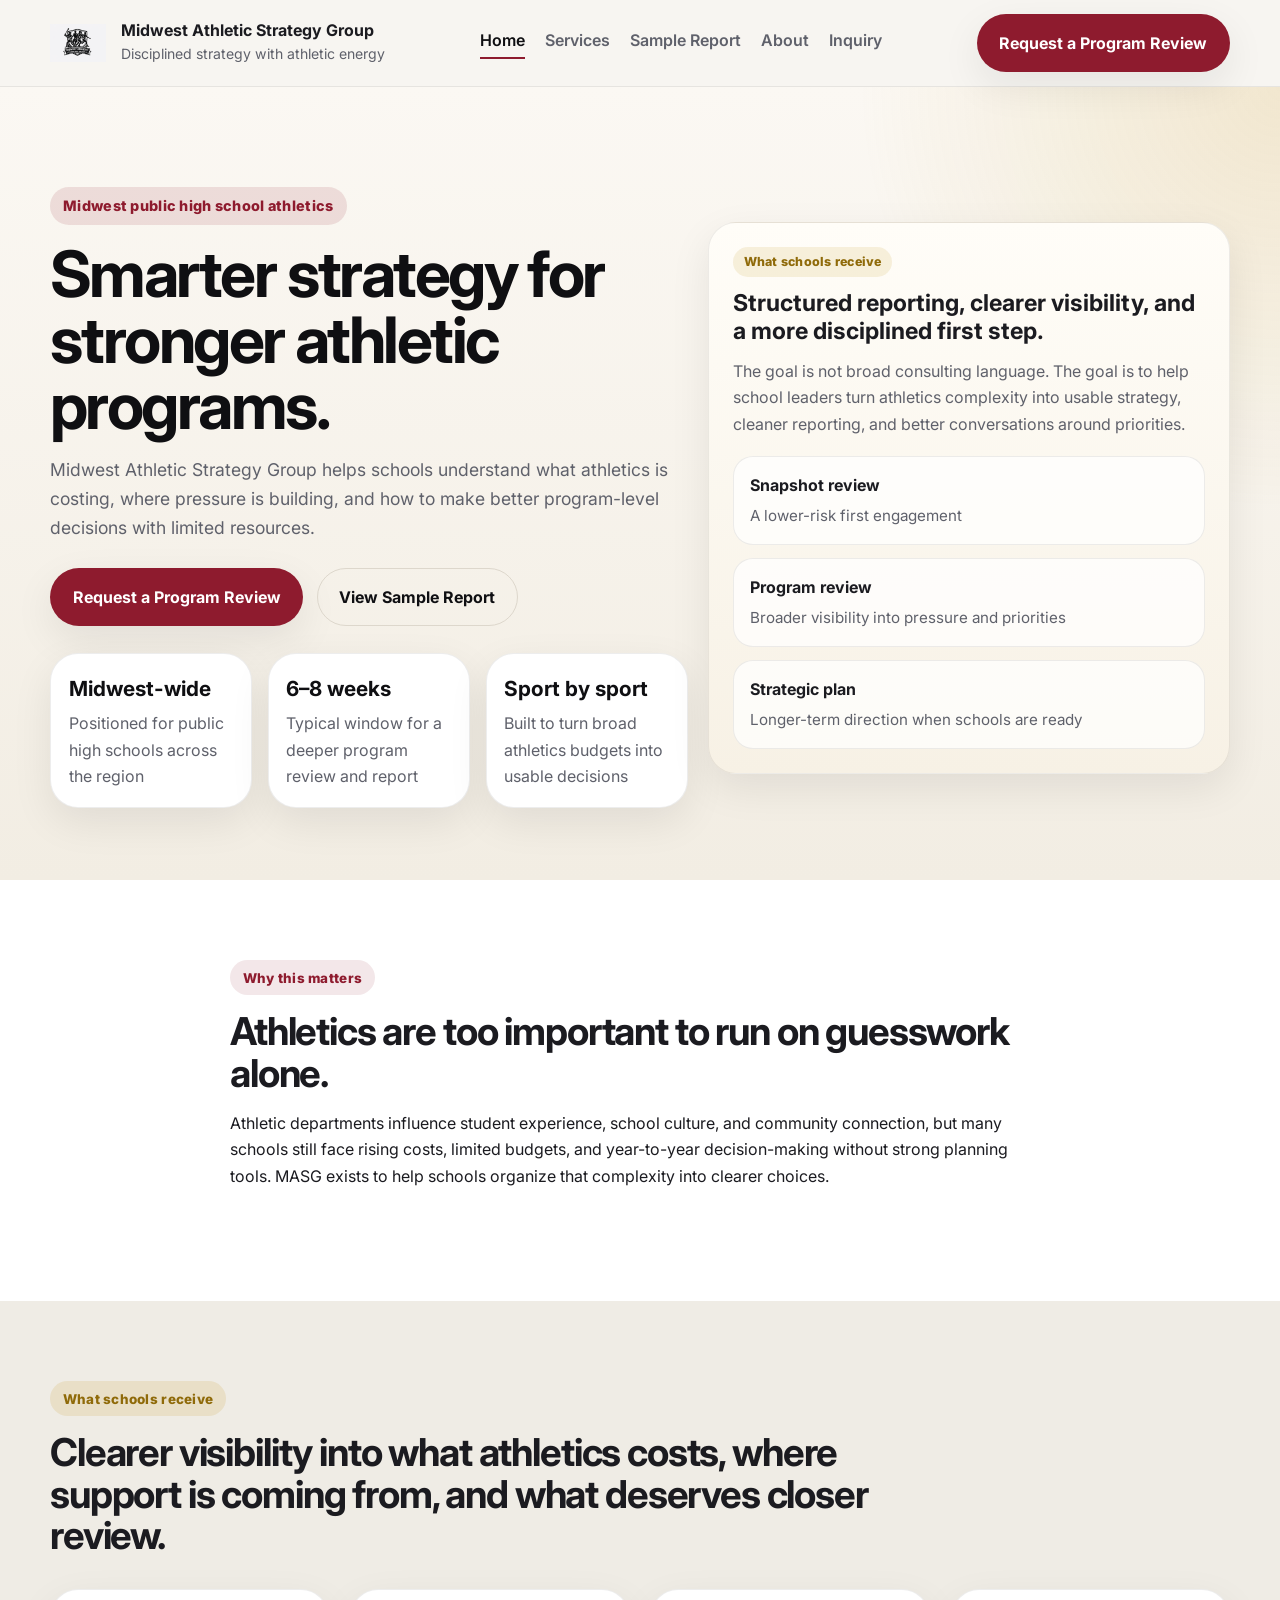
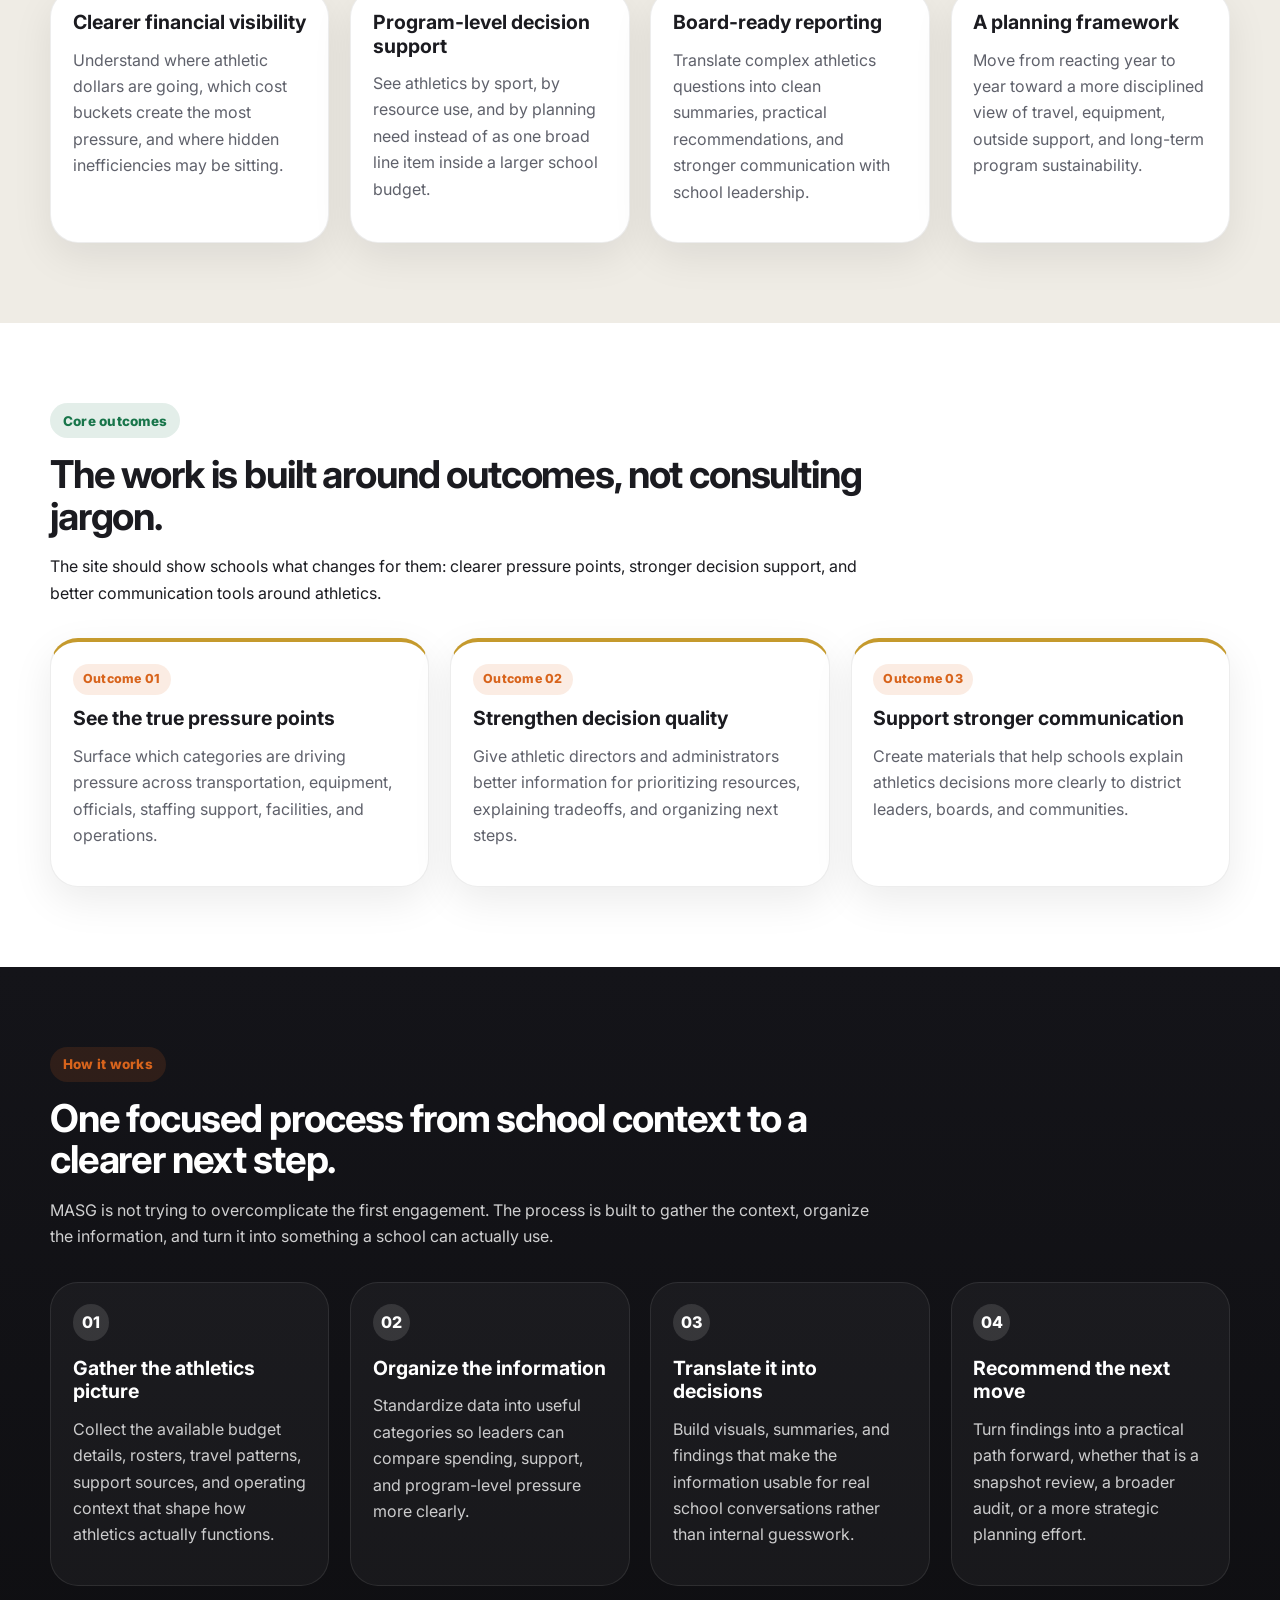
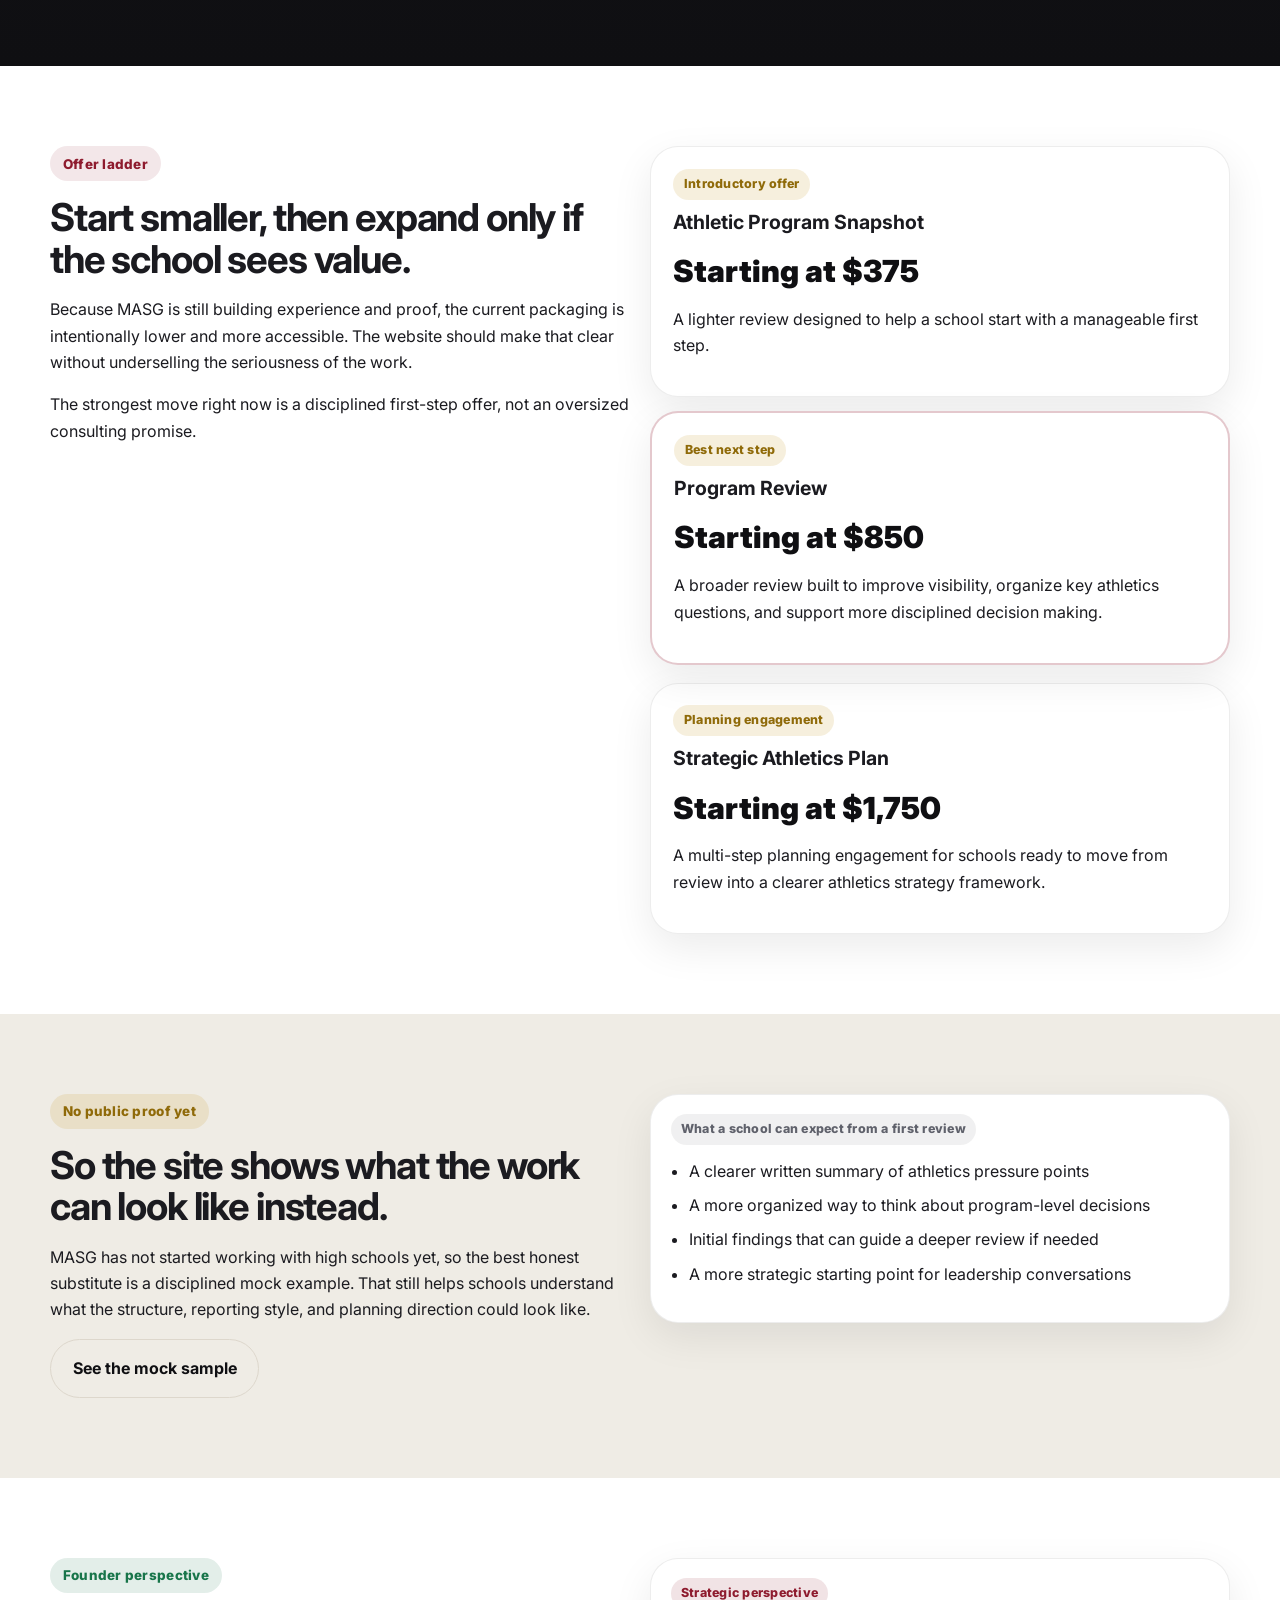
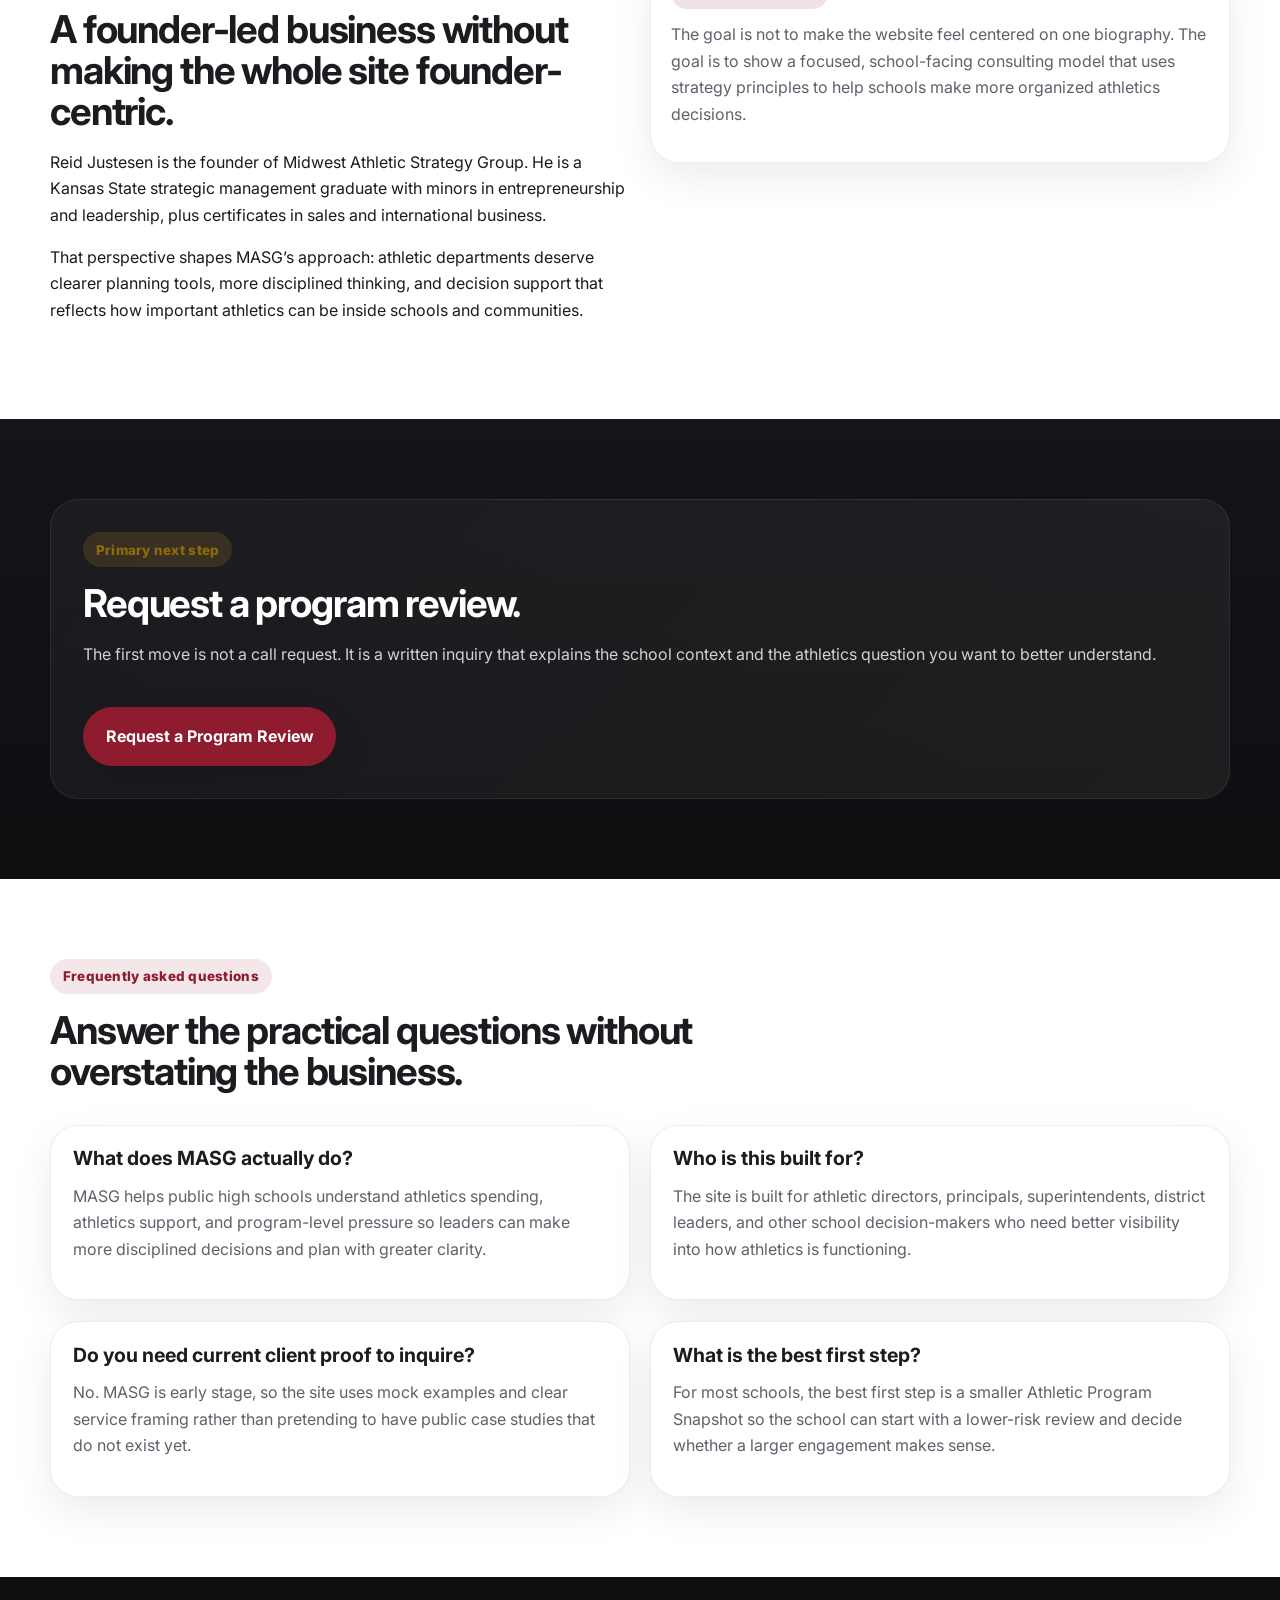
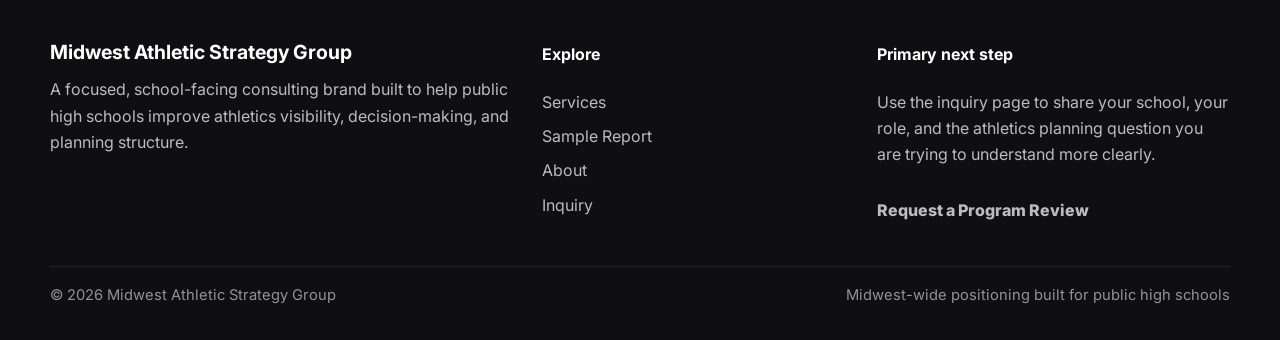
==== index.html @ 5aee3460 "Add files via upload" ====
<!DOCTYPE html>
<html lang="en">
<head>
  <meta charset="UTF-8">
  <meta name="viewport" content="width=device-width, initial-scale=1.0">
  <title>Midwest athletics strategy for public high schools | Midwest Athletic Strategy Group</title>
  <meta name="description" content="Midwest Athletic Strategy Group helps public high schools improve athletics decision-making with clearer financial visibility, outcome-focused reviews, and strategic planning support.">
  <link rel="preconnect" href="https://fonts.googleapis.com">
  <link rel="preconnect" href="https://fonts.gstatic.com" crossorigin>
  <link href="https://fonts.googleapis.com/css2?family=Inter:wght@400;500;600;700;800;900&display=swap" rel="stylesheet">
  <link rel="stylesheet" href="assets/style.css">
</head>
<body>
  <header class="site-header">
    <div class="container nav-row">
      <a href="index.html" class="brand" aria-label="Midwest Athletic Strategy Group home">
        <img src="assets/logo.png" alt="Midwest Athletic Strategy Group logo" class="brand-logo">
        <div class="brand-copy">
          <strong>Midwest Athletic Strategy Group</strong>
          <span>Disciplined strategy with athletic energy</span>
        </div>
      </a>
      <nav class="nav-links" aria-label="Primary navigation">
        
        <a href="index.html" class="active">Home</a>
        
        <a href="services.html" class="">Services</a>
        
        <a href="sample-report.html" class="">Sample Report</a>
        
        <a href="about.html" class="">About</a>
        
        <a href="inquiry.html" class="">Inquiry</a>
        
      </nav>
      <a href="inquiry.html" class="btn btn-primary desktop-cta">Request a Program Review</a>
    </div>
  </header>

  
    
  

  
<section class="page-hero page-hero-home">
  <div class="container hero-grid">
    <div>
      <span class="eyebrow">Midwest public high school athletics</span>
      <h1>Smarter strategy for stronger athletic programs.</h1>
      <p class="lead">
        Midwest Athletic Strategy Group helps schools understand what athletics is costing, where pressure is building, and how to make better program-level decisions with limited resources.
      </p>
      <div class="hero-actions">
        <a href="inquiry.html" class="btn btn-primary">Request a Program Review</a>
        <a href="sample-report.html" class="btn btn-secondary">View Sample Report</a>
      </div>
      <div class="stats-grid">
        
        <article class="stat-card">
          <strong>Midwest-wide</strong>
          <span>Positioned for public high schools across the region</span>
        </article>
        
        <article class="stat-card">
          <strong>6–8 weeks</strong>
          <span>Typical window for a deeper program review and report</span>
        </article>
        
        <article class="stat-card">
          <strong>Sport by sport</strong>
          <span>Built to turn broad athletics budgets into usable decisions</span>
        </article>
        
      </div>
    </div>
    <div class="hero-panel">
      <span class="small-label gold">What schools receive</span>
      <h3>Structured reporting, clearer visibility, and a more disciplined first step.</h3>
      <p>
        The goal is not broad consulting language. The goal is to help school leaders turn athletics complexity into usable strategy, cleaner reporting, and better conversations around priorities.
      </p>
      <div class="mini-stack">
        <div class="mini-card"><strong>Snapshot review</strong><span>A lower-risk first engagement</span></div>
        <div class="mini-card"><strong>Program review</strong><span>Broader visibility into pressure and priorities</span></div>
        <div class="mini-card"><strong>Strategic plan</strong><span>Longer-term direction when schools are ready</span></div>
      </div>
    </div>
  </div>
</section>

<section class="section section-white">
  <div class="container section-head narrow-left">
    <span class="section-label crimson">Why this matters</span>
    <h2>Athletics are too important to run on guesswork alone.</h2>
    <p>
      Athletic departments influence student experience, school culture, and community connection, but many schools still face rising costs, limited budgets, and year-to-year decision-making without strong planning tools. MASG exists to help schools organize that complexity into clearer choices.
    </p>
  </div>
</section>

<section class="section section-soft">
  <div class="container">
    <div class="section-head narrow-left">
      <span class="section-label gold">What schools receive</span>
      <h2>Clearer visibility into what athletics costs, where support is coming from, and what deserves closer review.</h2>
    </div>
    <div class="card-grid four-up">
      
      <article class="feature-card">
        <h3>Clearer financial visibility</h3>
        <p>Understand where athletic dollars are going, which cost buckets create the most pressure, and where hidden inefficiencies may be sitting.</p>
      </article>
      
      <article class="feature-card">
        <h3>Program-level decision support</h3>
        <p>See athletics by sport, by resource use, and by planning need instead of as one broad line item inside a larger school budget.</p>
      </article>
      
      <article class="feature-card">
        <h3>Board-ready reporting</h3>
        <p>Translate complex athletics questions into clean summaries, practical recommendations, and stronger communication with school leadership.</p>
      </article>
      
      <article class="feature-card">
        <h3>A planning framework</h3>
        <p>Move from reacting year to year toward a more disciplined view of travel, equipment, outside support, and long-term program sustainability.</p>
      </article>
      
    </div>
  </div>
</section>

<section class="section section-white">
  <div class="container">
    <div class="section-head narrow-left">
      <span class="section-label green">Core outcomes</span>
      <h2>The work is built around outcomes, not consulting jargon.</h2>
      <p>
        The site should show schools what changes for them: clearer pressure points, stronger decision support, and better communication tools around athletics.
      </p>
    </div>
    <div class="card-grid three-up">
      
      <article class="feature-card emphasis">
        <span class="small-label accent">Outcome 01</span>
        <h3>See the true pressure points</h3>
        <p>Surface which categories are driving pressure across transportation, equipment, officials, staffing support, facilities, and operations.</p>
      </article>
      
      <article class="feature-card emphasis">
        <span class="small-label accent">Outcome 02</span>
        <h3>Strengthen decision quality</h3>
        <p>Give athletic directors and administrators better information for prioritizing resources, explaining tradeoffs, and organizing next steps.</p>
      </article>
      
      <article class="feature-card emphasis">
        <span class="small-label accent">Outcome 03</span>
        <h3>Support stronger communication</h3>
        <p>Create materials that help schools explain athletics decisions more clearly to district leaders, boards, and communities.</p>
      </article>
      
    </div>
  </div>
</section>

<section class="section section-ink">
  <div class="container">
    <div class="section-head narrow-left invert">
      <span class="section-label orange">How it works</span>
      <h2>One focused process from school context to a clearer next step.</h2>
      <p>
        MASG is not trying to overcomplicate the first engagement. The process is built to gather the context, organize the information, and turn it into something a school can actually use.
      </p>
    </div>
    <div class="process-grid">
      
      <article class="process-card dark">
        <span class="process-step">01</span>
        <h3>Gather the athletics picture</h3>
        <p>Collect the available budget details, rosters, travel patterns, support sources, and operating context that shape how athletics actually functions.</p>
      </article>
      
      <article class="process-card dark">
        <span class="process-step">02</span>
        <h3>Organize the information</h3>
        <p>Standardize data into useful categories so leaders can compare spending, support, and program-level pressure more clearly.</p>
      </article>
      
      <article class="process-card dark">
        <span class="process-step">03</span>
        <h3>Translate it into decisions</h3>
        <p>Build visuals, summaries, and findings that make the information usable for real school conversations rather than internal guesswork.</p>
      </article>
      
      <article class="process-card dark">
        <span class="process-step">04</span>
        <h3>Recommend the next move</h3>
        <p>Turn findings into a practical path forward, whether that is a snapshot review, a broader audit, or a more strategic planning effort.</p>
      </article>
      
    </div>
  </div>
</section>

<section class="section section-white">
  <div class="container two-col section-split">
    <div>
      <span class="section-label crimson">Offer ladder</span>
      <h2>Start smaller, then expand only if the school sees value.</h2>
      <p>
        Because MASG is still building experience and proof, the current packaging is intentionally lower and more accessible. The website should make that clear without underselling the seriousness of the work.
      </p>
      <p>
        The strongest move right now is a disciplined first-step offer, not an oversized consulting promise.
      </p>
    </div>
    <div class="pricing-stack">
      
      <article class="price-card compact ">
        <span class="package-badge">Introductory offer</span>
        <h3>Athletic Program Snapshot</h3>
        <div class="price">Starting at $375</div>
        <p>A lighter review designed to help a school start with a manageable first step.</p>
      </article>
      
      <article class="price-card compact featured">
        <span class="package-badge">Best next step</span>
        <h3>Program Review</h3>
        <div class="price">Starting at $850</div>
        <p>A broader review built to improve visibility, organize key athletics questions, and support more disciplined decision making.</p>
      </article>
      
      <article class="price-card compact ">
        <span class="package-badge">Planning engagement</span>
        <h3>Strategic Athletics Plan</h3>
        <div class="price">Starting at $1,750</div>
        <p>A multi-step planning engagement for schools ready to move from review into a clearer athletics strategy framework.</p>
      </article>
      
    </div>
  </div>
</section>

<section class="section section-soft">
  <div class="container two-col section-split">
    <div>
      <span class="section-label gold">No public proof yet</span>
      <h2>So the site shows what the work can look like instead.</h2>
      <p>
        MASG has not started working with high schools yet, so the best honest substitute is a disciplined mock example. That still helps schools understand what the structure, reporting style, and planning direction could look like.
      </p>
      <a href="sample-report.html" class="btn btn-secondary">See the mock sample</a>
    </div>
    <div class="bullet-panel white">
      <span class="small-label">What a school can expect from a first review</span>
      <ul class="clean-list">
        <li>A clearer written summary of athletics pressure points</li>
        <li>A more organized way to think about program-level decisions</li>
        <li>Initial findings that can guide a deeper review if needed</li>
        <li>A more strategic starting point for leadership conversations</li>
      </ul>
    </div>
  </div>
</section>

<section class="section section-white">
  <div class="container two-col section-split">
    <div>
      <span class="section-label green">Founder perspective</span>
      <h2>A founder-led business without making the whole site founder-centric.</h2>
      <p>
        Reid Justesen is the founder of Midwest Athletic Strategy Group. He is a Kansas State strategic management graduate with minors in entrepreneurship and leadership, plus certificates in sales and international business.
      </p>
      <p>
        That perspective shapes MASG’s approach: athletic departments deserve clearer planning tools, more disciplined thinking, and decision support that reflects how important athletics can be inside schools and communities.
      </p>
    </div>
    <div class="insight-panel">
      <span class="small-label crimson">Strategic perspective</span>
      <p>
        The goal is not to make the website feel centered on one biography. The goal is to show a focused, school-facing consulting model that uses strategy principles to help schools make more organized athletics decisions.
      </p>
    </div>
  </div>
</section>

<section class="section section-ink">
  <div class="container cta-panel inverse">
    <div>
      <span class="section-label gold">Primary next step</span>
      <h2>Request a program review.</h2>
      <p>
        The first move is not a call request. It is a written inquiry that explains the school context and the athletics question you want to better understand.
      </p>
    </div>
    <a href="inquiry.html" class="btn btn-primary">Request a Program Review</a>
  </div>
</section>

<section class="section section-white">
  <div class="container">
    <div class="section-head narrow-left">
      <span class="section-label crimson">Frequently asked questions</span>
      <h2>Answer the practical questions without overstating the business.</h2>
    </div>
    <div class="faq-grid">
      
      <article class="faq-card">
        <h3>What does MASG actually do?</h3>
        <p>MASG helps public high schools understand athletics spending, athletics support, and program-level pressure so leaders can make more disciplined decisions and plan with greater clarity.</p>
      </article>
      
      <article class="faq-card">
        <h3>Who is this built for?</h3>
        <p>The site is built for athletic directors, principals, superintendents, district leaders, and other school decision-makers who need better visibility into how athletics is functioning.</p>
      </article>
      
      <article class="faq-card">
        <h3>Do you need current client proof to inquire?</h3>
        <p>No. MASG is early stage, so the site uses mock examples and clear service framing rather than pretending to have public case studies that do not exist yet.</p>
      </article>
      
      <article class="faq-card">
        <h3>What is the best first step?</h3>
        <p>For most schools, the best first step is a smaller Athletic Program Snapshot so the school can start with a lower-risk review and decide whether a larger engagement makes sense.</p>
      </article>
      
    </div>
  </div>
</section>


  <footer class="site-footer">
    <div class="container footer-grid">
      <div>
        <h3>Midwest Athletic Strategy Group</h3>
        <p>
          A focused, school-facing consulting brand built to help public high schools improve athletics visibility, decision-making, and planning structure.
        </p>
      </div>
      <div>
        <h4>Explore</h4>
        <ul class="footer-list">
          <li><a href="services.html">Services</a></li>
          <li><a href="sample-report.html">Sample Report</a></li>
          <li><a href="about.html">About</a></li>
          <li><a href="inquiry.html">Inquiry</a></li>
        </ul>
      </div>
      <div>
        <h4>Primary next step</h4>
        <p>
          Use the inquiry page to share your school, your role, and the athletics planning question you are trying to understand more clearly.
        </p>
        <a href="inquiry.html" class="text-link">Request a Program Review</a>
      </div>
    </div>
    <div class="container footer-bottom">
      <span>© 2026 Midwest Athletic Strategy Group</span>
      <span>Midwest-wide positioning built for public high schools</span>
    </div>
  </footer>
</body>
</html>
---- assets/style.css ----
:root {
  --ink: #0f0f12;
  --ink-soft: #18181d;
  --charcoal: #24242b;
  --crimson: #8e1b2e;
  --crimson-dark: #6f1323;
  --gold: #c59a2d;
  --orange: #d8641c;
  --green: #18754a;
  --white: #ffffff;
  --off-white: #f7f5f1;
  --soft: #efece5;
  --line: #ddd7cc;
  --text: #1b1b20;
  --muted: #5f616b;
  --shadow: 0 14px 40px rgba(15, 15, 18, 0.08);
  --radius-lg: 28px;
  --radius-md: 20px;
  --radius-sm: 14px;
  --max: 1180px;
}

* { box-sizing: border-box; }
html { scroll-behavior: smooth; }
body {
  margin: 0;
  font-family: Inter, Arial, Helvetica, sans-serif;
  color: var(--text);
  background: var(--off-white);
  line-height: 1.65;
}
img { display: block; max-width: 100%; }
a { color: inherit; text-decoration: none; }
p, ul { margin-top: 0; }

.container {
  width: min(var(--max), calc(100% - 2rem));
  margin: 0 auto;
}

.site-header {
  position: sticky;
  top: 0;
  z-index: 30;
  background: rgba(247, 245, 241, 0.94);
  backdrop-filter: blur(12px);
  border-bottom: 1px solid rgba(27, 27, 32, 0.08);
}

.nav-row {
  min-height: 86px;
  display: flex;
  align-items: center;
  justify-content: space-between;
  gap: 1.5rem;
}

.brand {
  display: flex;
  align-items: center;
  gap: 0.95rem;
  min-width: 0;
}

.brand-logo {
  width: 56px;
  height: 56px;
  object-fit: contain;
  flex-shrink: 0;
}

.brand-copy {
  display: flex;
  flex-direction: column;
  gap: 0.15rem;
}

.brand-copy strong {
  font-size: 1rem;
  line-height: 1.2;
}

.brand-copy span {
  font-size: 0.88rem;
  color: var(--muted);
}

.nav-links {
  display: flex;
  align-items: center;
  gap: 1.25rem;
  flex-wrap: wrap;
}

.nav-links a {
  font-weight: 600;
  color: var(--muted);
  padding-bottom: 0.2rem;
  border-bottom: 2px solid transparent;
}

.nav-links a:hover,
.nav-links a.active {
  color: var(--ink);
  border-color: var(--crimson);
}

.btn {
  display: inline-flex;
  align-items: center;
  justify-content: center;
  gap: 0.5rem;
  border: 1px solid transparent;
  border-radius: 999px;
  padding: 0.95rem 1.35rem;
  font-weight: 700;
  transition: transform 0.2s ease, background 0.2s ease, border-color 0.2s ease;
}

.btn:hover { transform: translateY(-1px); }

.btn-primary {
  background: var(--crimson);
  color: var(--white);
  box-shadow: var(--shadow);
}

.btn-primary:hover { background: var(--crimson-dark); }

.btn-secondary {
  background: transparent;
  color: var(--ink);
  border-color: var(--line);
}

.btn-secondary:hover { border-color: var(--ink); }

.flash-wrap { padding: 1rem 0 0; }
.flash {
  border-radius: var(--radius-sm);
  padding: 0.9rem 1rem;
  margin-bottom: 1rem;
  font-weight: 600;
}
.flash.success { background: rgba(24, 117, 74, 0.12); color: var(--green); }
.flash.error { background: rgba(142, 27, 46, 0.1); color: var(--crimson); }

.page-hero {
  padding: 5.75rem 0 4.5rem;
  background:
    radial-gradient(circle at top right, rgba(197, 154, 45, 0.18), transparent 28%),
    linear-gradient(180deg, #fbf8f3 0%, #f2ede3 100%);
}

.page-hero-dark {
  background:
    radial-gradient(circle at top right, rgba(216, 100, 28, 0.18), transparent 28%),
    linear-gradient(180deg, #17171c 0%, #111116 100%);
  color: var(--white);
}

.page-hero-dark h1,
.page-hero-dark .lead { color: var(--white); }
.page-hero-dark .lead { color: rgba(255, 255, 255, 0.82); }

.page-hero-home { padding-top: 6.25rem; }

.hero-grid,
.two-col,
.contact-grid,
.footer-grid,
.card-grid,
.process-grid,
.faq-grid {
  display: grid;
  gap: 1.3rem;
}

.hero-grid { grid-template-columns: 1.1fr 0.9fr; align-items: center; }
.two-col, .contact-grid { grid-template-columns: 1fr 1fr; align-items: start; }
.card-grid.four-up { grid-template-columns: repeat(4, 1fr); }
.card-grid.three-up { grid-template-columns: repeat(3, 1fr); }
.card-grid.two-up { grid-template-columns: repeat(2, 1fr); }
.process-grid { grid-template-columns: repeat(4, 1fr); }
.footer-grid { grid-template-columns: 1.2fr 0.8fr 0.9fr; }
.faq-grid { grid-template-columns: 1fr 1fr; }

.narrow-section { max-width: 760px; }
.narrow-left { max-width: 820px; }
.section { padding: 5rem 0; }
.section-white { background: var(--white); }
.section-soft { background: var(--soft); }
.section-ink { background: linear-gradient(180deg, #141419 0%, #0f0f12 100%); color: var(--white); }
.section-split { align-items: start; }
.section-head { margin-bottom: 2rem; }

.eyebrow,
.section-label,
.small-label,
.package-badge {
  display: inline-block;
  border-radius: 999px;
  font-weight: 800;
  letter-spacing: 0.02em;
}

.eyebrow {
  background: rgba(142, 27, 46, 0.12);
  color: var(--crimson);
  padding: 0.45rem 0.82rem;
  font-size: 0.9rem;
  margin-bottom: 1rem;
}

.section-label {
  padding: 0.4rem 0.8rem;
  font-size: 0.84rem;
  margin-bottom: 1rem;
}
.section-label.crimson { background: rgba(142, 27, 46, 0.1); color: var(--crimson); }
.section-label.gold { background: rgba(197, 154, 45, 0.16); color: #8f6a09; }
.section-label.green { background: rgba(24, 117, 74, 0.12); color: var(--green); }
.section-label.orange { background: rgba(216, 100, 28, 0.14); color: var(--orange); }

.small-label {
  background: rgba(15, 15, 18, 0.06);
  color: var(--muted);
  padding: 0.32rem 0.64rem;
  font-size: 0.78rem;
  margin-bottom: 0.8rem;
}
.small-label.gold { background: rgba(197, 154, 45, 0.14); color: #8f6a09; }
.small-label.crimson { background: rgba(142, 27, 46, 0.12); color: var(--crimson); }
.small-label.accent { background: rgba(216, 100, 28, 0.12); color: var(--orange); }

h1 {
  font-size: clamp(2.5rem, 5vw, 4.5rem);
  line-height: 1.03;
  letter-spacing: -0.04em;
  margin: 0 0 1rem;
  color: var(--ink);
}

h2 {
  font-size: clamp(1.95rem, 3vw, 3rem);
  line-height: 1.08;
  letter-spacing: -0.03em;
  margin: 0 0 1rem;
}

h3 {
  font-size: 1.22rem;
  line-height: 1.2;
  margin: 0 0 0.75rem;
}

.lead {
  font-size: 1.1rem;
  max-width: 62ch;
  color: var(--muted);
  margin-bottom: 1.6rem;
}

.hero-actions {
  display: flex;
  flex-wrap: wrap;
  gap: 0.85rem;
  margin-bottom: 1.7rem;
}

.stats-grid { display: grid; grid-template-columns: repeat(3, 1fr); gap: 1rem; }
.stat-card,
.feature-card,
.hero-panel,
.process-card,
.price-card,
.service-card,
.report-preview,
.bullet-panel,
.info-card,
.faq-card,
.insight-panel,
.table-card,
.contact-form {
  background: var(--white);
  border: 1px solid rgba(27, 27, 32, 0.08);
  border-radius: var(--radius-lg);
  box-shadow: var(--shadow);
}

.stat-card {
  padding: 1.1rem;
}
.stat-card strong {
  display: block;
  font-size: 1.3rem;
  color: var(--ink);
  margin-bottom: 0.25rem;
}
.stat-card span { color: var(--muted); }

.hero-panel {
  padding: 1.5rem;
  background: linear-gradient(180deg, #fffdf8 0%, #f7f1e5 100%);
}
.hero-panel h3 { font-size: 1.45rem; }
.hero-panel p { color: var(--muted); }

.mini-stack {
  display: grid;
  gap: 0.85rem;
  margin-top: 1.2rem;
}

.mini-card {
  background: rgba(255, 255, 255, 0.72);
  border: 1px solid rgba(27, 27, 32, 0.08);
  border-radius: var(--radius-md);
  padding: 0.95rem 1rem;
}

.mini-card strong { display: block; margin-bottom: 0.2rem; }
.mini-card span { color: var(--muted); font-size: 0.95rem; }

.feature-card,
.process-card,
.service-card,
.faq-card { padding: 1.35rem; }
.feature-card p,
.service-card p,
.faq-card p,
.process-card p,
.insight-panel p,
.info-card p { color: var(--muted); }
.feature-card.emphasis { border-top: 4px solid var(--gold); }

.process-card.dark {
  background: rgba(255, 255, 255, 0.04);
  border-color: rgba(255, 255, 255, 0.09);
  color: var(--white);
  box-shadow: none;
}
.process-card.dark p { color: rgba(255, 255, 255, 0.78); }
.process-step {
  display: inline-flex;
  width: 2.3rem;
  height: 2.3rem;
  align-items: center;
  justify-content: center;
  border-radius: 999px;
  background: rgba(255, 255, 255, 0.12);
  font-weight: 800;
  margin-bottom: 1rem;
}

.pricing-stack { display: grid; gap: 1rem; }
.price-card {
  padding: 1.35rem;
}
.price-card.featured {
  border: 2px solid rgba(142, 27, 46, 0.24);
  transform: translateY(-2px);
}
.price-card .price {
  font-size: 1.9rem;
  font-weight: 900;
  color: var(--ink);
  margin: 0.6rem 0;
}
.package-badge {
  background: rgba(197, 154, 45, 0.16);
  color: #8f6a09;
  padding: 0.32rem 0.68rem;
  font-size: 0.78rem;
  margin-bottom: 0.7rem;
}

.compact-list li + li,
.clean-list li + li { margin-top: 0.5rem; }
.clean-list { padding-left: 1.15rem; }
.compact-list { font-size: 0.96rem; }

.bar-chart { display: grid; gap: 1rem; margin-top: 1.25rem; }
.bar-row { display: grid; gap: 0.45rem; }
.bar-meta { display: flex; justify-content: space-between; gap: 1rem; flex-wrap: wrap; }
.bar-meta span { color: var(--muted); font-size: 0.94rem; }
.bar-track {
  height: 14px;
  background: #ece7dd;
  border-radius: 999px;
  overflow: hidden;
}
.bar-fill {
  display: block;
  height: 100%;
  border-radius: 999px;
  background: linear-gradient(90deg, var(--crimson), var(--orange));
}

.report-preview { padding: 1.25rem; }
.report-sheet {
  background: #fffdfa;
  border: 1px solid rgba(27, 27, 32, 0.08);
  border-radius: var(--radius-md);
  padding: 1.2rem;
}
.report-head {
  display: flex;
  flex-direction: column;
  gap: 0.25rem;
  padding-bottom: 0.85rem;
  border-bottom: 1px solid var(--line);
  margin-bottom: 1rem;
}
.report-head span { color: var(--muted); font-size: 0.94rem; }
.report-section + .report-section {
  margin-top: 1rem;
  padding-top: 1rem;
  border-top: 1px solid var(--line);
}

.table-card { padding: 1rem; }
.table-wrap { overflow-x: auto; }
table { width: 100%; border-collapse: collapse; }
th, td {
  text-align: left;
  padding: 0.95rem 0.8rem;
  border-bottom: 1px solid var(--line);
  vertical-align: top;
}
th { color: var(--ink); font-size: 0.94rem; }
td { color: var(--muted); }

.bullet-panel,
.info-card,
.insight-panel { padding: 1.2rem; }
.bullet-panel.white { background: var(--white); }

.contact-form { padding: 1.35rem; }
.form-grid {
  display: grid;
  grid-template-columns: 1fr 1fr;
  gap: 1rem;
}
.field { display: flex; flex-direction: column; gap: 0.45rem; }
.field.full-width { grid-column: 1 / -1; }
label { font-weight: 700; }
input, textarea {
  width: 100%;
  font: inherit;
  color: var(--text);
  background: var(--white);
  border: 1px solid var(--line);
  border-radius: 14px;
  padding: 0.9rem 1rem;
}
textarea { resize: vertical; min-height: 120px; }
input:focus, textarea:focus {
  outline: none;
  border-color: rgba(142, 27, 46, 0.45);
  box-shadow: 0 0 0 4px rgba(142, 27, 46, 0.08);
}
.privacy-note { color: var(--muted); font-size: 0.94rem; margin-top: 1rem; }

.cta-panel {
  border-radius: var(--radius-lg);
  padding: 2rem;
  display: flex;
  align-items: center;
  justify-content: space-between;
  gap: 1.5rem;
  flex-wrap: wrap;
}
.cta-panel.inverse {
  background: linear-gradient(135deg, rgba(255,255,255,0.04), rgba(255,255,255,0.06));
  border: 1px solid rgba(255, 255, 255, 0.08);
}
.cta-panel.inverse p,
.invert p { color: rgba(255,255,255,0.8); }

.site-footer {
  padding: 4rem 0 2rem;
  background: #0f0f12;
  color: rgba(255,255,255,0.86);
}
.site-footer p,
.site-footer a,
.site-footer li { color: rgba(255,255,255,0.72); }
.site-footer h3,
.site-footer h4 { color: var(--white); margin-top: 0; }
.footer-list {
  list-style: none;
  padding-left: 0;
  display: grid;
  gap: 0.5rem;
}
.text-link {
  display: inline-block;
  margin-top: 0.8rem;
  color: var(--gold);
  font-weight: 800;
}
.footer-bottom {
  border-top: 1px solid rgba(255,255,255,0.08);
  margin-top: 2rem;
  padding-top: 1rem;
  display: flex;
  justify-content: space-between;
  gap: 1rem;
  flex-wrap: wrap;
  color: rgba(255,255,255,0.55);
  font-size: 0.92rem;
}

@media (max-width: 1080px) {
  .hero-grid,
  .two-col,
  .contact-grid,
  .footer-grid,
  .card-grid.four-up,
  .card-grid.three-up,
  .card-grid.two-up,
  .process-grid,
  .faq-grid,
  .stats-grid {
    grid-template-columns: 1fr 1fr;
  }
}

@media (max-width: 860px) {
  .nav-row {
    flex-wrap: wrap;
    justify-content: center;
    padding: 0.9rem 0;
  }
  .desktop-cta { width: 100%; }
  .nav-links { justify-content: center; }
}

@media (max-width: 760px) {
  .hero-grid,
  .two-col,
  .contact-grid,
  .footer-grid,
  .card-grid.four-up,
  .card-grid.three-up,
  .card-grid.two-up,
  .process-grid,
  .faq-grid,
  .stats-grid,
  .form-grid {
    grid-template-columns: 1fr;
  }
  .field.full-width { grid-column: auto; }
  .page-hero { padding: 4.75rem 0 3.5rem; }
  .cta-panel { padding: 1.5rem; }
  h1 { font-size: clamp(2.2rem, 10vw, 3.4rem); }
  .brand-copy strong { font-size: 0.94rem; }
}
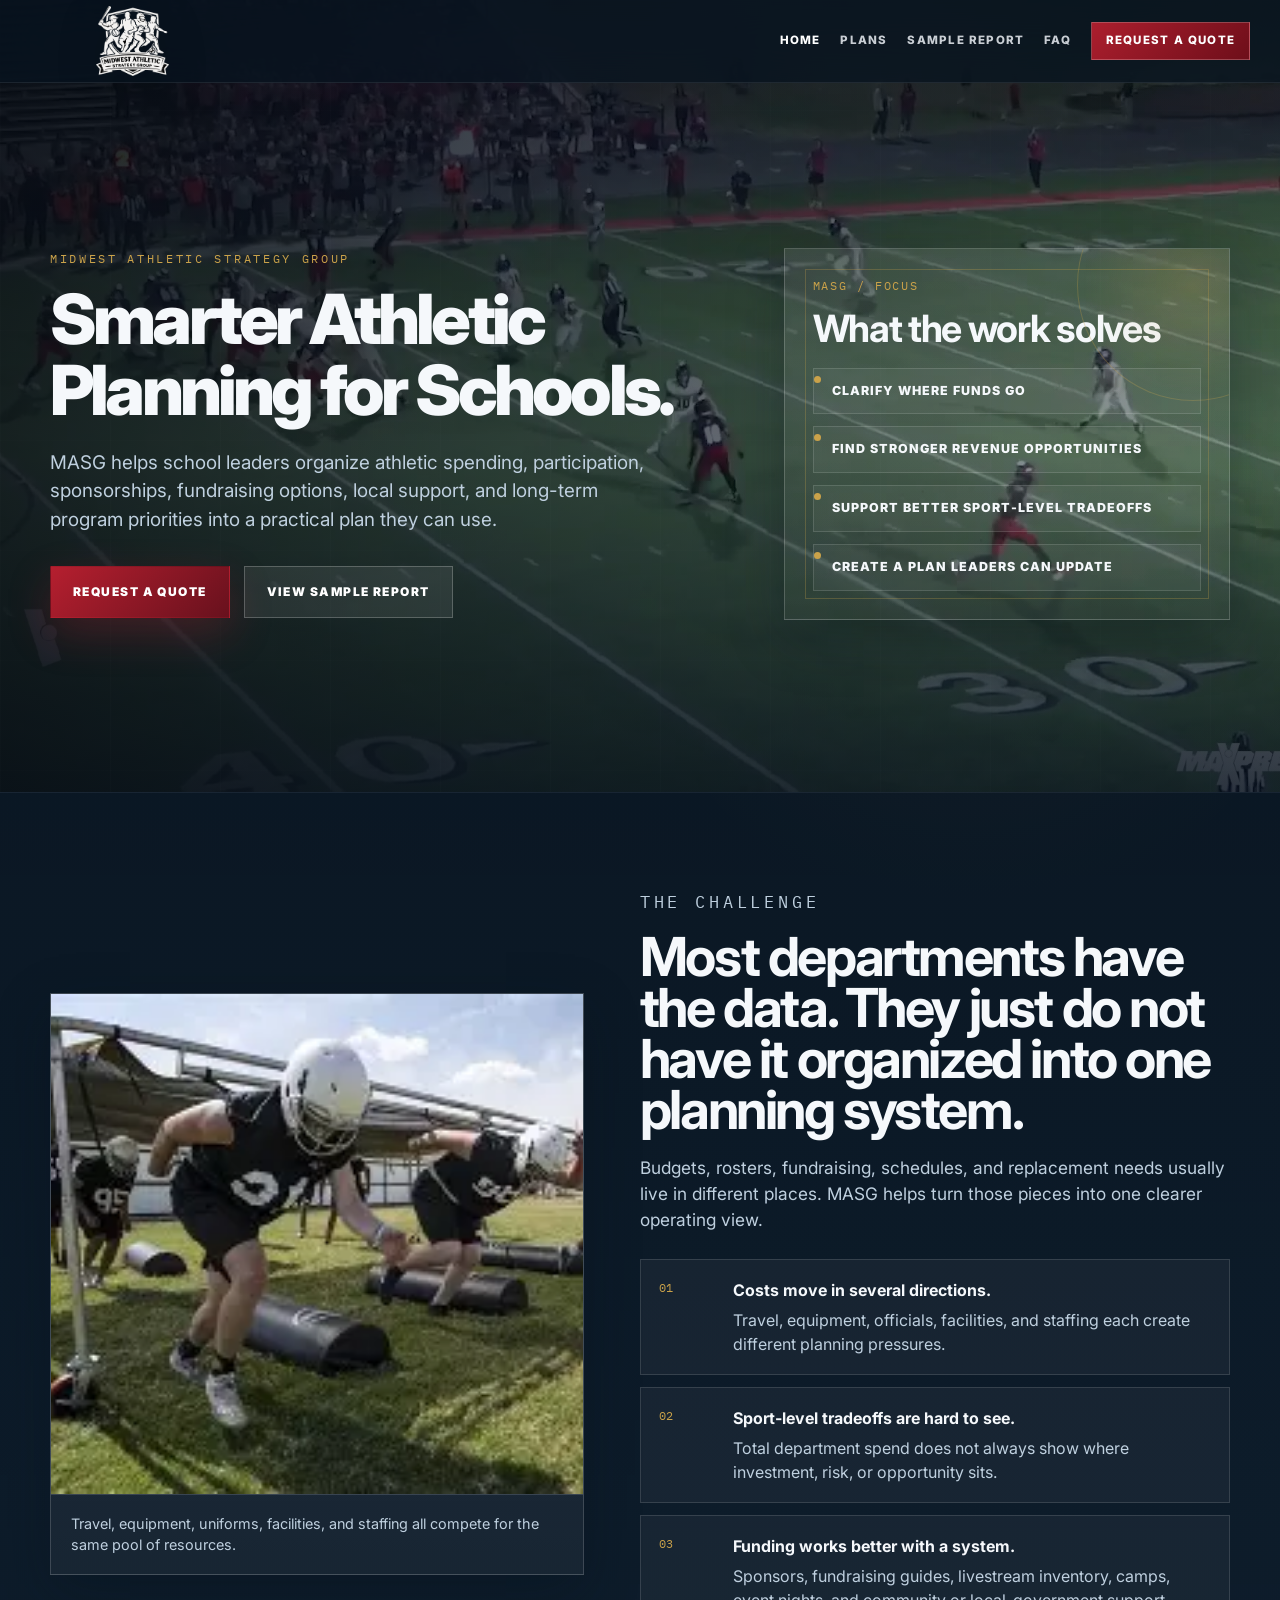
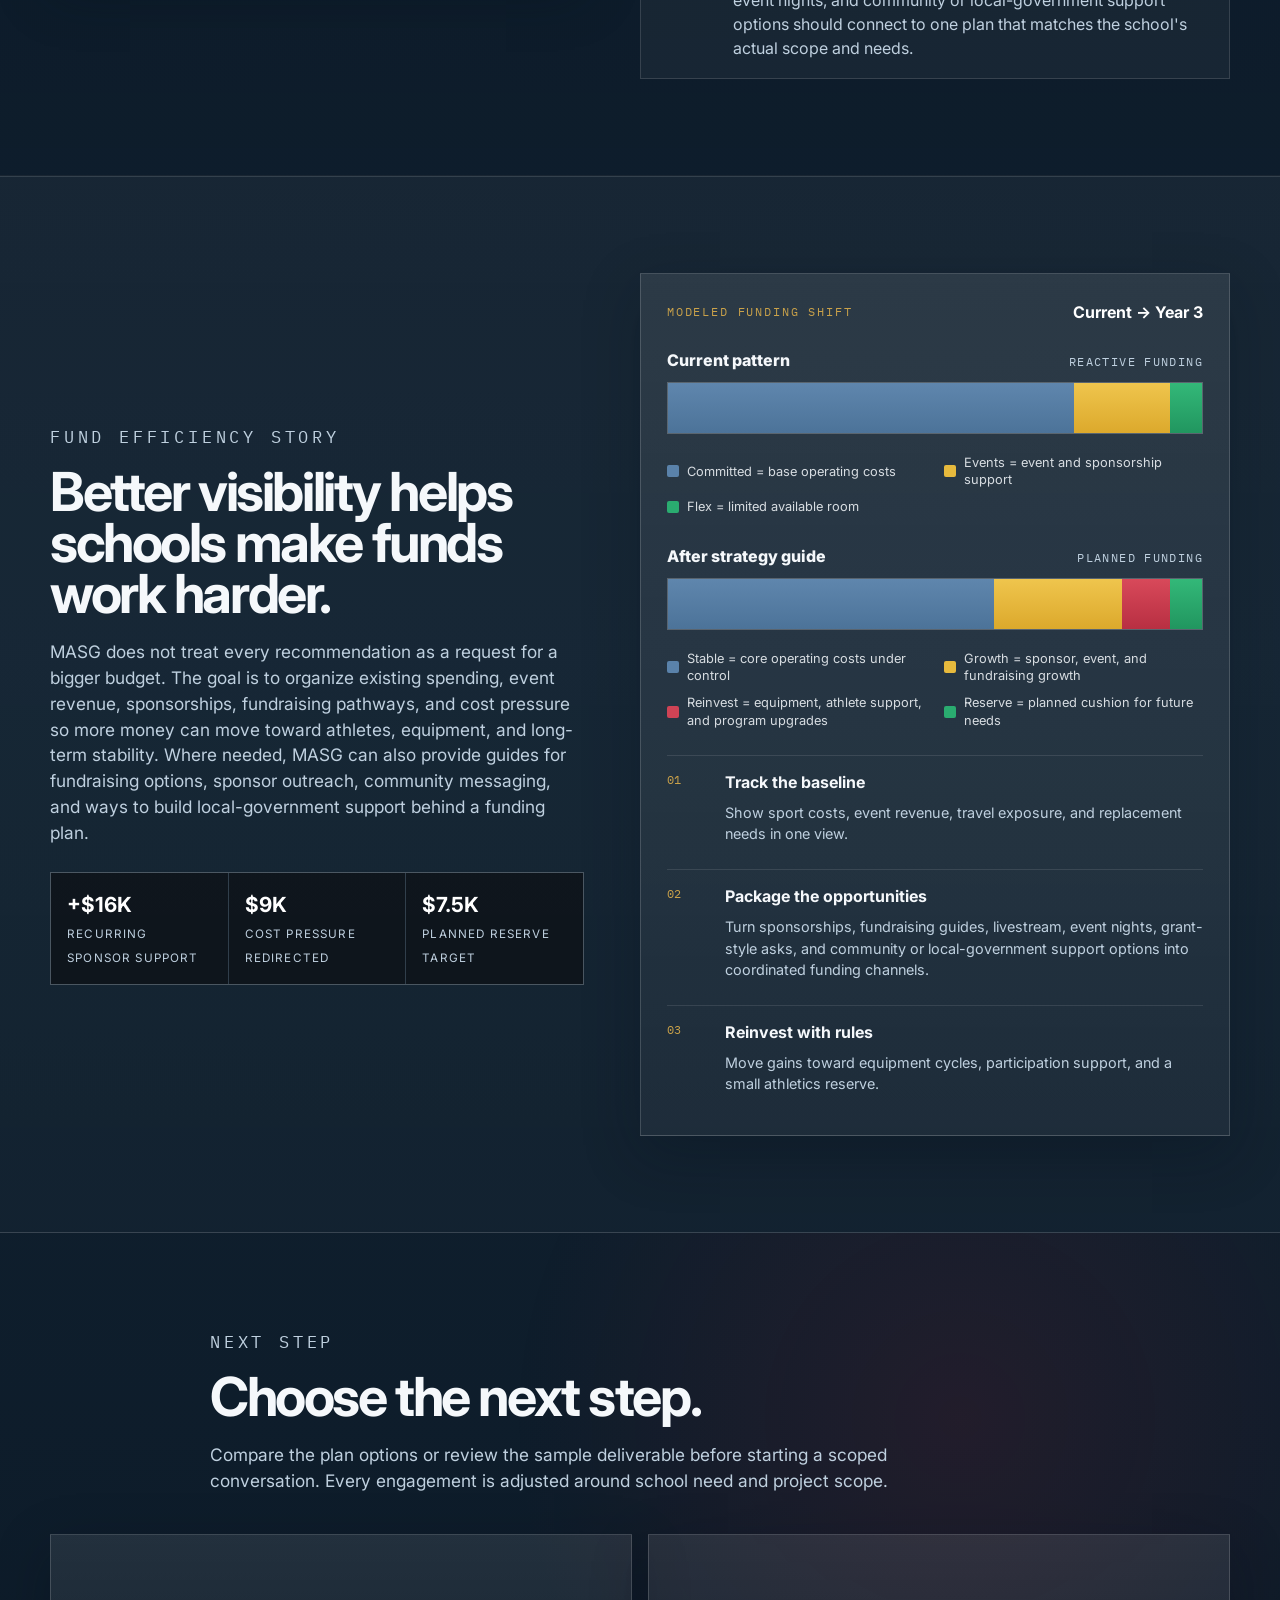
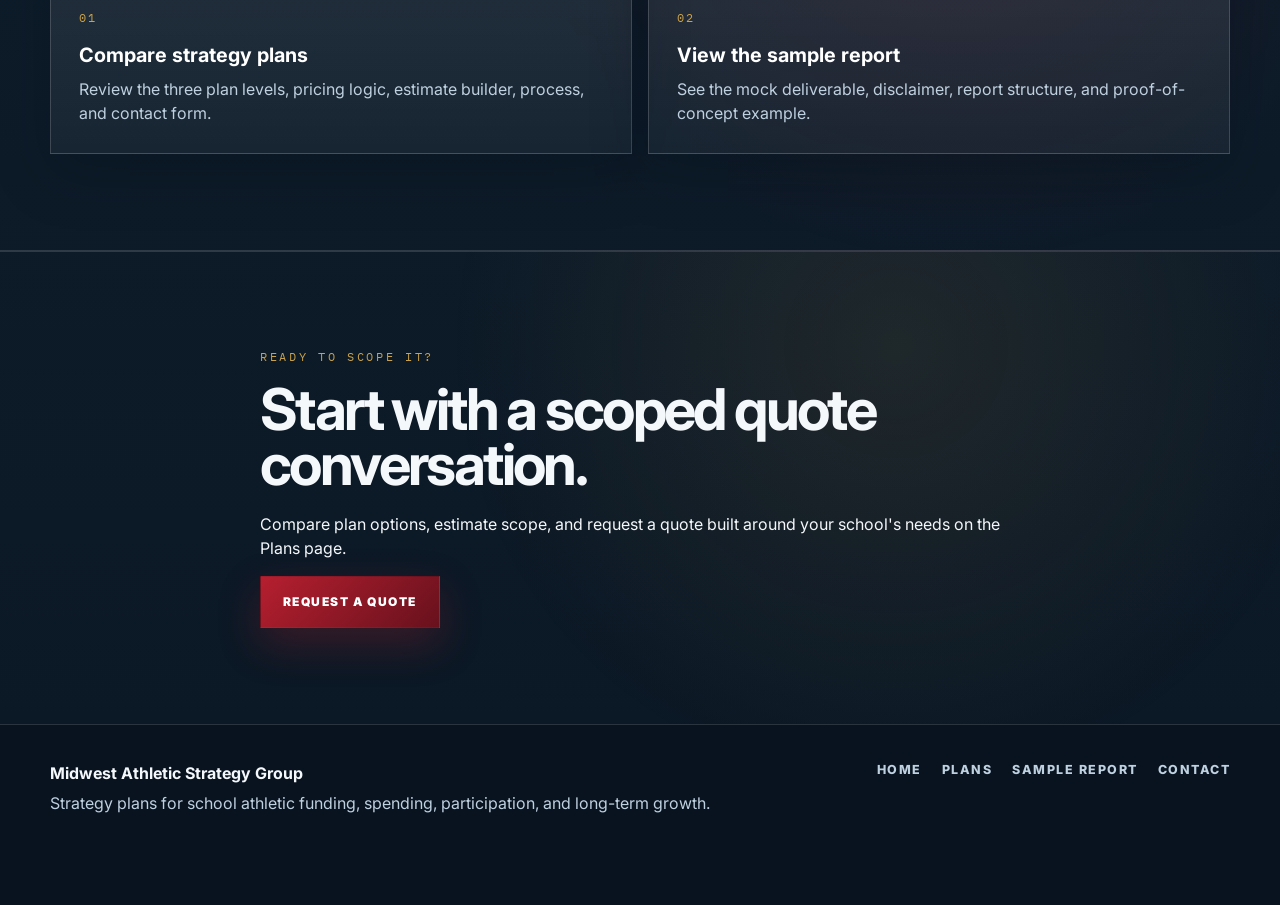
==== commit 9c14357b: "Add files via upload" ====
--- a/index.html
+++ b/index.html
@@ -1,364 +1,132 @@
 <!DOCTYPE html>
 <html lang="en">
 <head>
-  <meta charset="UTF-8">
-  <meta name="viewport" content="width=device-width, initial-scale=1.0">
-  <title>Midwest athletics strategy for public high schools | Midwest Athletic Strategy Group</title>
-  <meta name="description" content="Midwest Athletic Strategy Group helps public high schools improve athletics decision-making with clearer financial visibility, outcome-focused reviews, and strategic planning support.">
+  <meta charset="UTF-8" />
+  <meta name="viewport" content="width=device-width, initial-scale=1.0" />
+  <title>Midwest Athletic Strategy Group | Athletic Strategy & Funding Planning</title>
+  <meta name="description" content="Midwest Athletic Strategy Group helps school athletic leaders organize funding, spending, sponsorships, fundraising options, participation, and program priorities into practical strategy plans." />
+  <link rel="canonical" href="https://YOURDOMAIN.com/" />
+  <meta name="robots" content="index, follow" />
+  <meta property="og:type" content="website" />
+  <meta property="og:url" content="https://YOURDOMAIN.com/" />
+  <meta property="og:title" content="Midwest Athletic Strategy Group | Athletic Strategy & Funding Planning" />
+  <meta property="og:description" content="Midwest Athletic Strategy Group helps school athletic leaders organize funding, spending, sponsorships, fundraising options, participation, and program priorities into practical strategy plans." />
+  <meta property="og:image" content="https://YOURDOMAIN.com/assets/img/championship.webp" />
+  <meta name="twitter:card" content="summary_large_image" />
+  <meta name="twitter:title" content="Midwest Athletic Strategy Group | Athletic Strategy & Funding Planning" />
+  <meta name="twitter:description" content="Midwest Athletic Strategy Group helps school athletic leaders organize funding, spending, participation, and program priorities into practical strategy plans." />
+  <meta name="twitter:image" content="https://YOURDOMAIN.com/assets/img/championship.webp" />
+  <link rel="icon" href="assets/img/favicon.png" type="image/png" />
   <link rel="preconnect" href="https://fonts.googleapis.com">
   <link rel="preconnect" href="https://fonts.gstatic.com" crossorigin>
-  <link href="https://fonts.googleapis.com/css2?family=Inter:wght@400;500;600;700;800;900&display=swap" rel="stylesheet">
-  <link rel="stylesheet" href="assets/style.css">
+  <link href="https://fonts.googleapis.com/css2?family=Inter:wght@400;500;600;700;800;900&family=IBM+Plex+Mono:wght@400;500;600&display=swap" rel="stylesheet">
+  <link rel="stylesheet" href="styles.css" />
+  <script type="application/ld+json">
+  {
+    "@context": "https://schema.org",
+    "@type": "ProfessionalService",
+    "name": "Midwest Athletic Strategy Group",
+    "description": "Athletic department strategy planning, funding analysis, and program investment support for school athletic leaders.",
+    "areaServed": "Midwest United States",
+    "founder": { "@type": "Person", "name": "Reid Justesen" },
+    "serviceType": ["Athletics Strategy Guide", "Program Investment Audit", "Three-Year Growth Plan"],
+    "url": "https://YOURDOMAIN.com/"
+  }
+  </script>
 </head>
 <body>
-  <header class="site-header">
-    <div class="container nav-row">
-      <a href="index.html" class="brand" aria-label="Midwest Athletic Strategy Group home">
-        <img src="assets/logo.png" alt="Midwest Athletic Strategy Group logo" class="brand-logo">
-        <div class="brand-copy">
-          <strong>Midwest Athletic Strategy Group</strong>
-          <span>Disciplined strategy with athletic energy</span>
+  <header class="site-header" data-header>
+    <a class="brand" href="index.html" aria-label="Midwest Athletic Strategy Group home">
+      <img class="brand-logo detailed-logo" src="assets/img/masg-logo-white.png" alt="Midwest Athletic Strategy Group logo" />
+    </a>
+    <button class="nav-toggle" aria-label="Open menu" data-nav-toggle><span></span><span></span></button>
+    <nav class="main-nav" data-nav>
+      <a href="index.html" class="active">Home</a>
+      <a href="plans.html">Plans</a>
+      <a href="sample-report.html">Sample Report</a>
+      <a href="plans.html#faq">FAQ</a>
+      <a href="plans.html#contact" class="nav-cta">Request a Quote</a>
+    </nav>
+  </header>
+  <a class="mobile-sticky-cta" href="plans.html#contact">Request a Quote</a>
+  <main id="top">
+    <section class="hero balanced-hero" aria-label="Homepage hero">
+      <video id="heroVideo" class="hero-video" autoplay muted loop playsinline preload="metadata" poster="assets/img/0001.jpg"><source src="assets/videos/football-night.mp4" type="video/mp4" /></video>
+      <div class="hero-scrim"></div><div class="hero-grid-overlay"></div>
+      <div class="hero-content wrap">
+        <div class="hero-copy reveal"><p class="eyebrow">Midwest athletic strategy group</p><h1>Smarter Athletic Planning for Schools.</h1><p class="hero-subhead">MASG helps school leaders organize athletic spending, participation, sponsorships, fundraising options, local support, and long-term program priorities into a practical plan they can use.</p><div class="hero-actions"><a href="plans.html#contact" class="button button-primary">Request a Quote</a><a href="sample-report.html" class="button button-secondary">View Sample Report</a></div></div>
+        <aside class="hero-command compact-command reveal" aria-label="MASG focus areas"><div class="command-label">MASG / Focus</div><h2>What the work solves</h2><ul class="command-list"><li>Clarify where funds go</li><li>Find stronger revenue opportunities</li><li>Support better sport-level tradeoffs</li><li>Create a plan leaders can update</li></ul></aside>
+      </div>
+    </section>
+    <section id="challenge" class="section split-section section-soft"><div class="wrap split-grid"><div class="visual-card reveal"><img src="assets/img/practice-equipment.webp" alt="Football practice equipment on a field" /><div class="image-caption">Travel, equipment, uniforms, facilities, and staffing all compete for the same pool of resources.</div></div><div class="copy-block reveal"><p class="eyebrow">The challenge</p><h2>Most departments have the data. They just do not have it organized into one planning system.</h2><p>Budgets, rosters, fundraising, schedules, and replacement needs usually live in different places. MASG helps turn those pieces into one clearer operating view.</p><div class="stacked-cards"><article><span>01</span><strong>Costs move in several directions.</strong><p>Travel, equipment, officials, facilities, and staffing each create different planning pressures.</p></article><article><span>02</span><strong>Sport-level tradeoffs are hard to see.</strong><p>Total department spend does not always show where investment, risk, or opportunity sits.</p></article><article><span>03</span><strong>Funding works better with a system.</strong><p>Sponsors, fundraising guides, livestream inventory, camps, event nights, and community or local-government support options should connect to one plan that matches the school's actual scope and needs.</p></article></div></div></div></section>
+    <section class="section money-section funding-story-section section-light">
+      <div class="wrap money-grid">
+        <div class="copy-block reveal">
+          <p class="eyebrow">Fund efficiency story</p>
+          <h2>Better visibility helps schools make funds work harder.</h2>
+          <p>MASG does not treat every recommendation as a request for a bigger budget. The goal is to organize existing spending, event revenue, sponsorships, fundraising pathways, and cost pressure so more money can move toward athletes, equipment, and long-term stability. Where needed, MASG can also provide guides for fundraising options, sponsor outreach, community messaging, and ways to build local-government support behind a funding plan.</p>
+          <div class="money-kpis"><div><strong>+$16K</strong><span>recurring sponsor support</span></div><div><strong>$9K</strong><span>cost pressure redirected</span></div><div><strong>$7.5K</strong><span>planned reserve target</span></div></div>
         </div>
-      </a>
-      <nav class="nav-links" aria-label="Primary navigation">
-        
-        <a href="index.html" class="active">Home</a>
-        
-        <a href="services.html" class="">Services</a>
-        
-        <a href="sample-report.html" class="">Sample Report</a>
-        
-        <a href="about.html" class="">About</a>
-        
-        <a href="inquiry.html" class="">Inquiry</a>
-        
-      </nav>
-      <a href="inquiry.html" class="btn btn-primary desktop-cta">Request a Program Review</a>
-    </div>
-  </header>
-
-  
-    
-  
-
-  
-<section class="page-hero page-hero-home">
-  <div class="container hero-grid">
-    <div>
-      <span class="eyebrow">Midwest public high school athletics</span>
-      <h1>Smarter strategy for stronger athletic programs.</h1>
-      <p class="lead">
-        Midwest Athletic Strategy Group helps schools understand what athletics is costing, where pressure is building, and how to make better program-level decisions with limited resources.
-      </p>
-      <div class="hero-actions">
-        <a href="inquiry.html" class="btn btn-primary">Request a Program Review</a>
-        <a href="sample-report.html" class="btn btn-secondary">View Sample Report</a>
+        <div class="finance-card story-card reveal" aria-label="Modeled athletic department funding story">
+          <div class="dashboard-topline"><span>Modeled funding shift</span><strong>Current → Year 3</strong></div>
+          <div class="story-bars">
+            <div class="story-bar-group">
+              <div class="story-label"><span>Current pattern</span><em>Reactive funding</em></div>
+              <div class="stacked-bar" aria-label="Current funding pattern">
+                <span class="seg committed" style="width: 76%" aria-label="Base operating costs"></span>
+                <span class="seg revenue" style="width: 18%" aria-label="Event and sponsorship support"></span>
+                <span class="seg reserve" style="width: 6%" aria-label="Limited flexible funding"></span>
+              </div>
+              <div class="story-legend" aria-label="Current funding legend">
+                <span><i class="swatch committed"></i>Committed = base operating costs</span>
+                <span><i class="swatch revenue"></i>Events = event and sponsorship support</span>
+                <span><i class="swatch reserve"></i>Flex = limited available room</span>
+              </div>
+            </div>
+            <div class="story-bar-group">
+              <div class="story-label"><span>After strategy guide</span><em>Planned funding</em></div>
+              <div class="stacked-bar" aria-label="Year three funding pattern">
+                <span class="seg committed" style="width: 61%" aria-label="Core operating costs"></span>
+                <span class="seg revenue" style="width: 24%" aria-label="Sponsor, event, and fundraising growth"></span>
+                <span class="seg improvement" style="width: 9%" aria-label="Planned reinvestment"></span>
+                <span class="seg reserve" style="width: 6%" aria-label="Planned reserve"></span>
+              </div>
+              <div class="story-legend" aria-label="Year three funding legend">
+                <span><i class="swatch committed"></i>Stable = core operating costs under control</span>
+                <span><i class="swatch revenue"></i>Growth = sponsor, event, and fundraising growth</span>
+                <span><i class="swatch improvement"></i>Reinvest = equipment, athlete support, and program upgrades</span>
+                <span><i class="swatch reserve"></i>Reserve = planned cushion for future needs</span>
+              </div>
+            </div>
+          </div>
+          <div class="story-timeline">
+            <article><span>01</span><strong>Track the baseline</strong><p>Show sport costs, event revenue, travel exposure, and replacement needs in one view.</p></article>
+            <article><span>02</span><strong>Package the opportunities</strong><p>Turn sponsorships, fundraising guides, livestream, event nights, grant-style asks, and community or local-government support options into coordinated funding channels.</p></article>
+            <article><span>03</span><strong>Reinvest with rules</strong><p>Move gains toward equipment cycles, participation support, and a small athletics reserve.</p></article>
+          </div>
+        </div>
       </div>
-      <div class="stats-grid">
-        
-        <article class="stat-card">
-          <strong>Midwest-wide</strong>
-          <span>Positioned for public high schools across the region</span>
-        </article>
-        
-        <article class="stat-card">
-          <strong>6–8 weeks</strong>
-          <span>Typical window for a deeper program review and report</span>
-        </article>
-        
-        <article class="stat-card">
-          <strong>Sport by sport</strong>
-          <span>Built to turn broad athletics budgets into usable decisions</span>
-        </article>
-        
+    </section>
+    <section class="section next-step-section">
+      <div class="wrap section-head reveal"><p class="eyebrow">Next step</p><h2>Choose the next step.</h2><p>Compare the plan options or review the sample deliverable before starting a scoped conversation. Every engagement is adjusted around school need and project scope.</p></div>
+      <div class="wrap next-step-grid">
+        <a class="next-step-card reveal" href="plans.html"><span>01</span><h3>Compare strategy plans</h3><p>Review the three plan levels, pricing logic, estimate builder, process, and contact form.</p></a>
+        <a class="next-step-card reveal" href="sample-report.html"><span>02</span><h3>View the sample report</h3><p>See the mock deliverable, disclaimer, report structure, and proof-of-concept example.</p></a>
+      </div>
+    </section>
+    <section class="section final-cta-section"><div class="wrap final-cta reveal"><p class="eyebrow">Ready to scope it?</p><h2>Start with a scoped quote conversation.</h2><p>Compare plan options, estimate scope, and request a quote built around your school's needs on the Plans page.</p><a class="button button-primary" href="plans.html#contact">Request a Quote</a></div></section>
+  </main>
+  <footer class="site-footer">
+    <div class="wrap footer-grid">
+      <div>
+        <strong>Midwest Athletic Strategy Group</strong>
+        <p>Strategy plans for school athletic funding, spending, participation, and long-term growth.</p>
+      </div>
+      <div class="footer-links">
+        <a href="index.html">Home</a><a href="plans.html">Plans</a><a href="sample-report.html">Sample Report</a><a href="plans.html#contact">Contact</a>
       </div>
     </div>
-    <div class="hero-panel">
-      <span class="small-label gold">What schools receive</span>
-      <h3>Structured reporting, clearer visibility, and a more disciplined first step.</h3>
-      <p>
-        The goal is not broad consulting language. The goal is to help school leaders turn athletics complexity into usable strategy, cleaner reporting, and better conversations around priorities.
-      </p>
-      <div class="mini-stack">
-        <div class="mini-card"><strong>Snapshot review</strong><span>A lower-risk first engagement</span></div>
-        <div class="mini-card"><strong>Program review</strong><span>Broader visibility into pressure and priorities</span></div>
-        <div class="mini-card"><strong>Strategic plan</strong><span>Longer-term direction when schools are ready</span></div>
-      </div>
-    </div>
-  </div>
-</section>
-
-<section class="section section-white">
-  <div class="container section-head narrow-left">
-    <span class="section-label crimson">Why this matters</span>
-    <h2>Athletics are too important to run on guesswork alone.</h2>
-    <p>
-      Athletic departments influence student experience, school culture, and community connection, but many schools still face rising costs, limited budgets, and year-to-year decision-making without strong planning tools. MASG exists to help schools organize that complexity into clearer choices.
-    </p>
-  </div>
-</section>
-
-<section class="section section-soft">
-  <div class="container">
-    <div class="section-head narrow-left">
-      <span class="section-label gold">What schools receive</span>
-      <h2>Clearer visibility into what athletics costs, where support is coming from, and what deserves closer review.</h2>
-    </div>
-    <div class="card-grid four-up">
-      
-      <article class="feature-card">
-        <h3>Clearer financial visibility</h3>
-        <p>Understand where athletic dollars are going, which cost buckets create the most pressure, and where hidden inefficiencies may be sitting.</p>
-      </article>
-      
-      <article class="feature-card">
-        <h3>Program-level decision support</h3>
-        <p>See athletics by sport, by resource use, and by planning need instead of as one broad line item inside a larger school budget.</p>
-      </article>
-      
-      <article class="feature-card">
-        <h3>Board-ready reporting</h3>
-        <p>Translate complex athletics questions into clean summaries, practical recommendations, and stronger communication with school leadership.</p>
-      </article>
-      
-      <article class="feature-card">
-        <h3>A planning framework</h3>
-        <p>Move from reacting year to year toward a more disciplined view of travel, equipment, outside support, and long-term program sustainability.</p>
-      </article>
-      
-    </div>
-  </div>
-</section>
-
-<section class="section section-white">
-  <div class="container">
-    <div class="section-head narrow-left">
-      <span class="section-label green">Core outcomes</span>
-      <h2>The work is built around outcomes, not consulting jargon.</h2>
-      <p>
-        The site should show schools what changes for them: clearer pressure points, stronger decision support, and better communication tools around athletics.
-      </p>
-    </div>
-    <div class="card-grid three-up">
-      
-      <article class="feature-card emphasis">
-        <span class="small-label accent">Outcome 01</span>
-        <h3>See the true pressure points</h3>
-        <p>Surface which categories are driving pressure across transportation, equipment, officials, staffing support, facilities, and operations.</p>
-      </article>
-      
-      <article class="feature-card emphasis">
-        <span class="small-label accent">Outcome 02</span>
-        <h3>Strengthen decision quality</h3>
-        <p>Give athletic directors and administrators better information for prioritizing resources, explaining tradeoffs, and organizing next steps.</p>
-      </article>
-      
-      <article class="feature-card emphasis">
-        <span class="small-label accent">Outcome 03</span>
-        <h3>Support stronger communication</h3>
-        <p>Create materials that help schools explain athletics decisions more clearly to district leaders, boards, and communities.</p>
-      </article>
-      
-    </div>
-  </div>
-</section>
-
-<section class="section section-ink">
-  <div class="container">
-    <div class="section-head narrow-left invert">
-      <span class="section-label orange">How it works</span>
-      <h2>One focused process from school context to a clearer next step.</h2>
-      <p>
-        MASG is not trying to overcomplicate the first engagement. The process is built to gather the context, organize the information, and turn it into something a school can actually use.
-      </p>
-    </div>
-    <div class="process-grid">
-      
-      <article class="process-card dark">
-        <span class="process-step">01</span>
-        <h3>Gather the athletics picture</h3>
-        <p>Collect the available budget details, rosters, travel patterns, support sources, and operating context that shape how athletics actually functions.</p>
-      </article>
-      
-      <article class="process-card dark">
-        <span class="process-step">02</span>
-        <h3>Organize the information</h3>
-        <p>Standardize data into useful categories so leaders can compare spending, support, and program-level pressure more clearly.</p>
-      </article>
-      
-      <article class="process-card dark">
-        <span class="process-step">03</span>
-        <h3>Translate it into decisions</h3>
-        <p>Build visuals, summaries, and findings that make the information usable for real school conversations rather than internal guesswork.</p>
-      </article>
-      
-      <article class="process-card dark">
-        <span class="process-step">04</span>
-        <h3>Recommend the next move</h3>
-        <p>Turn findings into a practical path forward, whether that is a snapshot review, a broader audit, or a more strategic planning effort.</p>
-      </article>
-      
-    </div>
-  </div>
-</section>
-
-<section class="section section-white">
-  <div class="container two-col section-split">
-    <div>
-      <span class="section-label crimson">Offer ladder</span>
-      <h2>Start smaller, then expand only if the school sees value.</h2>
-      <p>
-        Because MASG is still building experience and proof, the current packaging is intentionally lower and more accessible. The website should make that clear without underselling the seriousness of the work.
-      </p>
-      <p>
-        The strongest move right now is a disciplined first-step offer, not an oversized consulting promise.
-      </p>
-    </div>
-    <div class="pricing-stack">
-      
-      <article class="price-card compact ">
-        <span class="package-badge">Introductory offer</span>
-        <h3>Athletic Program Snapshot</h3>
-        <div class="price">Starting at $375</div>
-        <p>A lighter review designed to help a school start with a manageable first step.</p>
-      </article>
-      
-      <article class="price-card compact featured">
-        <span class="package-badge">Best next step</span>
-        <h3>Program Review</h3>
-        <div class="price">Starting at $850</div>
-        <p>A broader review built to improve visibility, organize key athletics questions, and support more disciplined decision making.</p>
-      </article>
-      
-      <article class="price-card compact ">
-        <span class="package-badge">Planning engagement</span>
-        <h3>Strategic Athletics Plan</h3>
-        <div class="price">Starting at $1,750</div>
-        <p>A multi-step planning engagement for schools ready to move from review into a clearer athletics strategy framework.</p>
-      </article>
-      
-    </div>
-  </div>
-</section>
-
-<section class="section section-soft">
-  <div class="container two-col section-split">
-    <div>
-      <span class="section-label gold">No public proof yet</span>
-      <h2>So the site shows what the work can look like instead.</h2>
-      <p>
-        MASG has not started working with high schools yet, so the best honest substitute is a disciplined mock example. That still helps schools understand what the structure, reporting style, and planning direction could look like.
-      </p>
-      <a href="sample-report.html" class="btn btn-secondary">See the mock sample</a>
-    </div>
-    <div class="bullet-panel white">
-      <span class="small-label">What a school can expect from a first review</span>
-      <ul class="clean-list">
-        <li>A clearer written summary of athletics pressure points</li>
-        <li>A more organized way to think about program-level decisions</li>
-        <li>Initial findings that can guide a deeper review if needed</li>
-        <li>A more strategic starting point for leadership conversations</li>
-      </ul>
-    </div>
-  </div>
-</section>
-
-<section class="section section-white">
-  <div class="container two-col section-split">
-    <div>
-      <span class="section-label green">Founder perspective</span>
-      <h2>A founder-led business without making the whole site founder-centric.</h2>
-      <p>
-        Reid Justesen is the founder of Midwest Athletic Strategy Group. He is a Kansas State strategic management graduate with minors in entrepreneurship and leadership, plus certificates in sales and international business.
-      </p>
-      <p>
-        That perspective shapes MASG’s approach: athletic departments deserve clearer planning tools, more disciplined thinking, and decision support that reflects how important athletics can be inside schools and communities.
-      </p>
-    </div>
-    <div class="insight-panel">
-      <span class="small-label crimson">Strategic perspective</span>
-      <p>
-        The goal is not to make the website feel centered on one biography. The goal is to show a focused, school-facing consulting model that uses strategy principles to help schools make more organized athletics decisions.
-      </p>
-    </div>
-  </div>
-</section>
-
-<section class="section section-ink">
-  <div class="container cta-panel inverse">
-    <div>
-      <span class="section-label gold">Primary next step</span>
-      <h2>Request a program review.</h2>
-      <p>
-        The first move is not a call request. It is a written inquiry that explains the school context and the athletics question you want to better understand.
-      </p>
-    </div>
-    <a href="inquiry.html" class="btn btn-primary">Request a Program Review</a>
-  </div>
-</section>
-
-<section class="section section-white">
-  <div class="container">
-    <div class="section-head narrow-left">
-      <span class="section-label crimson">Frequently asked questions</span>
-      <h2>Answer the practical questions without overstating the business.</h2>
-    </div>
-    <div class="faq-grid">
-      
-      <article class="faq-card">
-        <h3>What does MASG actually do?</h3>
-        <p>MASG helps public high schools understand athletics spending, athletics support, and program-level pressure so leaders can make more disciplined decisions and plan with greater clarity.</p>
-      </article>
-      
-      <article class="faq-card">
-        <h3>Who is this built for?</h3>
-        <p>The site is built for athletic directors, principals, superintendents, district leaders, and other school decision-makers who need better visibility into how athletics is functioning.</p>
-      </article>
-      
-      <article class="faq-card">
-        <h3>Do you need current client proof to inquire?</h3>
-        <p>No. MASG is early stage, so the site uses mock examples and clear service framing rather than pretending to have public case studies that do not exist yet.</p>
-      </article>
-      
-      <article class="faq-card">
-        <h3>What is the best first step?</h3>
-        <p>For most schools, the best first step is a smaller Athletic Program Snapshot so the school can start with a lower-risk review and decide whether a larger engagement makes sense.</p>
-      </article>
-      
-    </div>
-  </div>
-</section>
-
-
-  <footer class="site-footer">
-    <div class="container footer-grid">
-      <div>
-        <h3>Midwest Athletic Strategy Group</h3>
-        <p>
-          A focused, school-facing consulting brand built to help public high schools improve athletics visibility, decision-making, and planning structure.
-        </p>
-      </div>
-      <div>
-        <h4>Explore</h4>
-        <ul class="footer-list">
-          <li><a href="services.html">Services</a></li>
-          <li><a href="sample-report.html">Sample Report</a></li>
-          <li><a href="about.html">About</a></li>
-          <li><a href="inquiry.html">Inquiry</a></li>
-        </ul>
-      </div>
-      <div>
-        <h4>Primary next step</h4>
-        <p>
-          Use the inquiry page to share your school, your role, and the athletics planning question you are trying to understand more clearly.
-        </p>
-        <a href="inquiry.html" class="text-link">Request a Program Review</a>
-      </div>
-    </div>
-    <div class="container footer-bottom">
-      <span>© 2026 Midwest Athletic Strategy Group</span>
-      <span>Midwest-wide positioning built for public high schools</span>
-    </div>
   </footer>
+  <script src="script.js"></script>
 </body>
 </html>
--- a/styles.css
+++ b/styles.css
@@ -0,0 +1,945 @@
+:root {
+  --bg: #03070d;
+  --bg-2: #07101b;
+  --panel: rgba(9, 18, 30, 0.86);
+  --panel-strong: #0b1624;
+  --text: #f3f7fb;
+  --muted: #9aa8b8;
+  --muted-2: #6e7e90;
+  --line: rgba(255, 255, 255, 0.13);
+  --line-strong: rgba(255, 255, 255, 0.24);
+  --crimson: #b51f2f;
+  --crimson-2: #e23b4c;
+  --gold: #caa24a;
+  --gold-soft: rgba(202, 162, 74, 0.18);
+  --steel: #9fb3c8;
+  --green: #38c172;
+  --shadow: 0 24px 70px rgba(0, 0, 0, 0.48);
+  --radius: 24px;
+  --max: 1180px;
+}
+
+* { box-sizing: border-box; }
+html { scroll-behavior: smooth; }
+body {
+  margin: 0;
+  font-family: Inter, system-ui, -apple-system, BlinkMacSystemFont, "Segoe UI", sans-serif;
+  color: var(--text);
+  background:
+    radial-gradient(circle at 20% 10%, rgba(181, 31, 47, 0.18), transparent 26rem),
+    radial-gradient(circle at 75% 30%, rgba(202, 162, 74, 0.10), transparent 24rem),
+    linear-gradient(180deg, #02050a 0%, #07101b 42%, #03070d 100%);
+  line-height: 1.5;
+  overflow-x: hidden;
+}
+
+body::before {
+  content: "";
+  position: fixed;
+  inset: 0;
+  pointer-events: none;
+  background-image:
+    linear-gradient(rgba(255,255,255,.035) 1px, transparent 1px),
+    linear-gradient(90deg, rgba(255,255,255,.035) 1px, transparent 1px);
+  background-size: 72px 72px;
+  mask-image: linear-gradient(to bottom, rgba(0,0,0,.9), rgba(0,0,0,.05));
+  z-index: -1;
+}
+
+a { color: inherit; text-decoration: none; }
+img, video { max-width: 100%; display: block; }
+button, input, textarea, select { font: inherit; }
+.wrap { width: min(var(--max), calc(100% - 40px)); margin: 0 auto; }
+
+.site-header {
+  position: fixed;
+  top: 0; left: 0; right: 0;
+  z-index: 100;
+  display: flex;
+  align-items: center;
+  justify-content: space-between;
+  padding: 12px 36px;
+  border-bottom: 1px solid rgba(255,255,255,.12);
+  background: rgba(2, 6, 12, .70);
+  backdrop-filter: blur(22px);
+  transition: padding .25s ease, background .25s ease;
+}
+.site-header.scrolled { padding: 8px 36px; background: rgba(2, 6, 12, .94); }
+.brand { display: flex; align-items: center; min-width: 240px; }
+.brand-logo {
+  width: 250px;
+  height: auto;
+  max-height: 102px;
+  object-fit: contain;
+  filter: brightness(1.08) drop-shadow(0 14px 26px rgba(0,0,0,.38));
+}
+.main-nav { display: flex; align-items: center; gap: 24px; }
+.main-nav a {
+  font-size: .76rem;
+  font-weight: 800;
+  letter-spacing: .13em;
+  text-transform: uppercase;
+  color: rgba(243, 247, 251, .76);
+  transition: color .2s ease;
+}
+.main-nav a:hover { color: #fff; }
+.nav-cta {
+  color: #fff !important;
+  padding: 11px 16px;
+  border: 1px solid rgba(255,255,255,.22);
+  background: linear-gradient(135deg, rgba(181,31,47,.95), rgba(116,14,26,.95));
+}
+.nav-toggle { display: none; background: none; border: 0; width: 42px; height: 42px; position: relative; }
+.nav-toggle span { position: absolute; left: 9px; right: 9px; height: 2px; background: #fff; }
+.nav-toggle span:first-child { top: 15px; }
+.nav-toggle span:last-child { bottom: 15px; }
+
+.hero {
+  min-height: 100vh;
+  position: relative;
+  display: grid;
+  align-items: center;
+  padding: 150px 0 70px;
+  isolation: isolate;
+  overflow: hidden;
+}
+.hero-video,
+.hero-scrim,
+.hero-grid-overlay {
+  position: absolute;
+  inset: 0;
+  width: 100%;
+  height: 100%;
+}
+.hero-video { object-fit: cover; z-index: -4; opacity: .77; }
+.hero-scrim {
+  z-index: -3;
+  background:
+    linear-gradient(90deg, rgba(1,4,8,.97) 0%, rgba(2,7,13,.80) 43%, rgba(2,7,13,.45) 100%),
+    linear-gradient(0deg, #03070d 0%, transparent 38%, rgba(3,7,13,.60) 100%);
+}
+.hero-grid-overlay {
+  z-index: -2;
+  background:
+    linear-gradient(90deg, rgba(255,255,255,.09) 1px, transparent 1px),
+    linear-gradient(rgba(255,255,255,.06) 1px, transparent 1px);
+  background-size: 110px 110px;
+  opacity: .18;
+}
+.hero-content {
+  display: grid;
+  grid-template-columns: minmax(0, 1fr) 380px;
+  align-items: center;
+  gap: 54px;
+}
+.eyebrow {
+  margin: 0 0 16px;
+  font-family: "IBM Plex Mono", monospace;
+  font-size: .76rem;
+  letter-spacing: .22em;
+  text-transform: uppercase;
+  color: var(--gold);
+}
+h1, h2, h3, p { margin-top: 0; }
+h1 {
+  max-width: 900px;
+  margin-bottom: 24px;
+  font-size: clamp(3.2rem, 8vw, 7.3rem);
+  line-height: .86;
+  letter-spacing: -.07em;
+  text-transform: uppercase;
+}
+h2 {
+  font-size: clamp(2rem, 4.2vw, 4rem);
+  line-height: .95;
+  letter-spacing: -.045em;
+  margin-bottom: 20px;
+}
+h3 { font-size: 1.24rem; line-height: 1.1; margin-bottom: 10px; }
+.hero-subhead, .section-head p, .copy-block > p, .intro-grid p, .command-copy p, .contact-copy p {
+  color: var(--muted);
+  font-size: 1.08rem;
+  max-width: 700px;
+}
+.hero-actions { display: flex; flex-wrap: wrap; gap: 14px; margin: 32px 0 0; }
+.button {
+  display: inline-flex;
+  align-items: center;
+  justify-content: center;
+  min-height: 52px;
+  padding: 0 22px;
+  text-transform: uppercase;
+  letter-spacing: .12em;
+  font-size: .75rem;
+  font-weight: 900;
+  border: 1px solid transparent;
+  transition: transform .2s ease, border-color .2s ease, background .2s ease;
+}
+.button:hover { transform: translateY(-2px); }
+.button-primary { background: linear-gradient(135deg, var(--crimson), #68111d); color: #fff; box-shadow: 0 16px 42px rgba(181,31,47,.28); }
+.button-secondary { background: rgba(255,255,255,.06); border-color: rgba(255,255,255,.2); color: #fff; }
+.hero-metrics {
+  display: grid;
+  grid-template-columns: repeat(3, minmax(0, 1fr));
+  max-width: 720px;
+  gap: 1px;
+  margin-top: 38px;
+  background: rgba(255,255,255,.13);
+  border: 1px solid rgba(255,255,255,.13);
+}
+.hero-metrics div { padding: 18px 16px; background: rgba(3,7,13,.72); }
+.hero-metrics strong { display: block; font-size: 1.05rem; color: #fff; }
+.hero-metrics span { display: block; color: var(--muted); font-size: .78rem; text-transform: uppercase; letter-spacing: .11em; margin-top: 4px; }
+.hero-command {
+  min-height: 520px;
+  padding: 32px;
+  border: 1px solid rgba(255,255,255,.17);
+  background: linear-gradient(180deg, rgba(255,255,255,.08), rgba(255,255,255,.025));
+  box-shadow: var(--shadow);
+  display: flex;
+  flex-direction: column;
+  justify-content: flex-end;
+  position: relative;
+  overflow: hidden;
+}
+.hero-command::before {
+  content: "";
+  position: absolute;
+  inset: 20px;
+  border: 1px solid rgba(202,162,74,.28);
+  pointer-events: none;
+}
+.hero-command::after {
+  content: "";
+  position: absolute;
+  right: -80px;
+  top: -80px;
+  width: 230px;
+  height: 230px;
+  border-radius: 50%;
+  border: 1px solid rgba(202,162,74,.28);
+  background: radial-gradient(circle, rgba(202,162,74,.18), transparent 68%);
+}
+.command-label { font-family: "IBM Plex Mono", monospace; color: var(--gold); font-size: .73rem; letter-spacing: .16em; text-transform: uppercase; margin-bottom: auto; position: relative; z-index: 2; }
+.command-number { font-size: 6rem; font-weight: 900; line-height: .8; color: rgba(255,255,255,.08); margin-bottom: 22px; }
+.hero-command h2 { font-size: 2.1rem; line-height: .98; margin-bottom: 14px; }
+.hero-command p { color: var(--muted); margin-bottom: 0; }
+
+.section { padding: 96px 0; position: relative; }
+.intro-panel { padding: 72px 0; border-top: 1px solid var(--line); border-bottom: 1px solid var(--line); background: rgba(5, 12, 22, .72); }
+.intro-grid { display: grid; grid-template-columns: 180px 1.1fr .9fr; gap: 34px; align-items: start; }
+.section-kicker { font-family: "IBM Plex Mono", monospace; color: var(--gold); letter-spacing: .2em; text-transform: uppercase; font-size: .75rem; }
+
+.split-grid, .command-grid, .money-grid, .pricing-grid, .contact-grid {
+  display: grid;
+  grid-template-columns: .95fr 1.05fr;
+  gap: 56px;
+  align-items: center;
+}
+.visual-card, .report-preview, .finance-card, .estimate-card, .dashboard-card {
+  border: 1px solid rgba(255,255,255,.15);
+  background: rgba(8, 16, 28, .72);
+  box-shadow: var(--shadow);
+  overflow: hidden;
+}
+.visual-card img, .report-preview img { width: 100%; height: 540px; object-fit: cover; }
+.image-caption { padding: 18px 20px; color: var(--muted); font-size: .9rem; border-top: 1px solid var(--line); }
+.copy-block p { color: var(--muted); }
+.stacked-cards { display: grid; gap: 12px; margin-top: 26px; }
+.stacked-cards article {
+  display: grid;
+  grid-template-columns: 56px 1fr;
+  gap: 14px 18px;
+  padding: 18px;
+  border: 1px solid rgba(255,255,255,.13);
+  background: rgba(255,255,255,.045);
+}
+.stacked-cards article span { color: var(--gold); font-family: "IBM Plex Mono", monospace; font-size: .78rem; }
+.stacked-cards article strong { display: block; font-size: 1rem; }
+.stacked-cards article p { grid-column: 2; margin: -8px 0 0; color: var(--muted); }
+
+.dark-panel { border-top: 1px solid var(--line); border-bottom: 1px solid var(--line); background: linear-gradient(180deg, rgba(6, 13, 23, .96), rgba(4, 8, 14, .86)); }
+.section-head { max-width: 860px; margin-bottom: 40px; }
+.process-grid { display: grid; grid-template-columns: repeat(4, minmax(0, 1fr)); gap: 14px; }
+.process-card, .service-card {
+  min-height: 260px;
+  padding: 24px;
+  border: 1px solid rgba(255,255,255,.13);
+  background: rgba(255,255,255,.045);
+  box-shadow: 0 10px 40px rgba(0,0,0,.2);
+}
+.process-card span { font-family: "IBM Plex Mono", monospace; color: var(--gold); font-size: .78rem; }
+.process-card p, .service-card p { color: var(--muted); margin-bottom: 0; }
+
+.motion-grid { display: grid; grid-template-columns: repeat(3, minmax(0, 1fr)); gap: 14px; }
+.motion-grid video {
+  width: 100%;
+  height: 360px;
+  object-fit: cover;
+  border: 1px solid rgba(255,255,255,.14);
+  box-shadow: var(--shadow);
+  opacity: .85;
+}
+
+.mvp-section { background: radial-gradient(circle at 78% 40%, rgba(181,31,47,.14), transparent 28rem); }
+.mvp-grid { display: grid; grid-template-columns: .9fr 1.1fr; gap: 56px; align-items: center; }
+.report-preview img { object-position: top center; background: #07101b; }
+.check-list { list-style: none; padding: 0; margin: 24px 0 0; display: grid; gap: 12px; }
+.check-list li { color: var(--text); padding-left: 28px; position: relative; }
+.check-list li::before { content: ""; position: absolute; left: 0; top: .55em; width: 10px; height: 10px; background: var(--gold); box-shadow: 0 0 0 6px rgba(202,162,74,.12); }
+.check-list.compact li { color: var(--muted); }
+.check-list.compact strong { color: var(--text); }
+
+.money-section { border-top: 1px solid var(--line); border-bottom: 1px solid var(--line); background: rgba(5, 12, 22, .56); }
+.money-kpis { display: grid; grid-template-columns: repeat(3, 1fr); gap: 1px; margin-top: 26px; background: rgba(255,255,255,.12); border: 1px solid rgba(255,255,255,.12); }
+.money-kpis div { padding: 16px; background: rgba(3,7,13,.74); }
+.money-kpis strong { display: block; color: #fff; font-size: 1.3rem; }
+.money-kpis span { color: var(--muted); font-size: .73rem; text-transform: uppercase; letter-spacing: .1em; }
+.finance-card, .estimate-card, .dashboard-card { padding: 26px; }
+.dashboard-topline { display: flex; justify-content: space-between; gap: 20px; align-items: center; margin-bottom: 24px; }
+.dashboard-topline span { font-family: "IBM Plex Mono", monospace; color: var(--gold); font-size: .72rem; letter-spacing: .16em; text-transform: uppercase; }
+.dashboard-topline strong { color: #fff; }
+.money-chart { display: grid; gap: 18px; }
+.chart-row { display: grid; grid-template-columns: 92px 1fr 90px; gap: 14px; align-items: center; }
+.chart-row span { color: var(--text); font-weight: 800; font-size: .9rem; }
+.chart-row em { color: var(--muted); font-style: normal; font-size: .85rem; text-align: right; }
+.bar-track { height: 18px; background: rgba(255,255,255,.08); position: relative; overflow: hidden; border: 1px solid rgba(255,255,255,.1); }
+.bar-track i, .bar-track b { position: absolute; top: 0; bottom: 0; left: 0; }
+.bar-track i { background: rgba(159,179,200,.35); }
+.bar-track b { background: linear-gradient(90deg, var(--gold), var(--green)); opacity: .92; }
+.bar-track.reverse b { background: linear-gradient(90deg, var(--gold), var(--crimson-2)); }
+.legend { display: flex; gap: 22px; margin-top: 22px; color: var(--muted); font-size: .85rem; }
+.legend span { display: inline-flex; align-items: center; gap: 8px; }
+.legend i, .legend b { width: 14px; height: 14px; display: inline-block; }
+.legend i { background: rgba(159,179,200,.35); }
+.legend b { background: var(--gold); }
+
+.image-band { padding-top: 0; }
+.image-band-grid { display: grid; grid-template-columns: 1.1fr .9fr; gap: 16px; }
+.image-tile { position: relative; min-height: 430px; overflow: hidden; border: 1px solid rgba(255,255,255,.14); box-shadow: var(--shadow); }
+.image-tile img { position: absolute; inset: 0; width: 100%; height: 100%; object-fit: cover; opacity: .75; }
+.image-tile::after { content: ""; position: absolute; inset: 0; background: linear-gradient(0deg, rgba(2,6,12,.92), transparent 60%); }
+.image-tile div { position: absolute; left: 26px; right: 26px; bottom: 24px; z-index: 2; }
+.image-tile span { color: var(--gold); text-transform: uppercase; letter-spacing: .16em; font-size: .72rem; font-weight: 900; }
+.image-tile h3 { max-width: 500px; font-size: 1.85rem; margin-top: 8px; }
+
+.services-section { background: radial-gradient(circle at 20% 70%, rgba(202,162,74,.10), transparent 28rem); }
+.service-grid { display: grid; grid-template-columns: repeat(3, minmax(0, 1fr)); gap: 14px; }
+.service-card { min-height: 310px; display: flex; flex-direction: column; }
+.service-card.featured { border-color: rgba(202,162,74,.45); background: linear-gradient(180deg, rgba(202,162,74,.12), rgba(255,255,255,.04)); }
+.service-tag { color: var(--gold); font-family: "IBM Plex Mono", monospace; text-transform: uppercase; letter-spacing: .16em; font-size: .72rem; margin-bottom: 20px; }
+.service-card a { margin-top: auto; color: #fff; font-size: .75rem; text-transform: uppercase; letter-spacing: .12em; font-weight: 900; }
+
+.pricing-section { border-top: 1px solid var(--line); border-bottom: 1px solid var(--line); background: rgba(7, 16, 27, .72); }
+.formula-card { margin: 28px 0 20px; padding: 20px; border: 1px solid rgba(202,162,74,.32); background: rgba(202,162,74,.08); display: grid; gap: 8px; }
+.formula-card strong { color: var(--gold); text-transform: uppercase; letter-spacing: .12em; font-size: .78rem; }
+.formula-card span { color: #fff; font-weight: 800; }
+.estimate-card label { display: grid; gap: 8px; color: var(--text); font-weight: 800; margin-bottom: 16px; }
+.estimate-card select, .contact-form input, .contact-form textarea {
+  width: 100%;
+  border: 1px solid rgba(255,255,255,.16);
+  background: rgba(255,255,255,.06);
+  color: #fff;
+  padding: 13px 14px;
+  outline: none;
+}
+.estimate-card select option { color: #07101b; }
+.estimate-output { margin-top: 24px; padding: 20px; background: rgba(181,31,47,.16); border: 1px solid rgba(181,31,47,.35); }
+.estimate-output span { display: block; color: var(--muted); text-transform: uppercase; letter-spacing: .12em; font-size: .72rem; }
+.estimate-output strong { display: block; font-size: 2rem; margin-top: 4px; }
+.estimate-note { color: var(--muted); font-size: .88rem; margin: 14px 0 0; }
+
+.contact-section { background: radial-gradient(circle at 85% 20%, rgba(181,31,47,.16), transparent 28rem); }
+.contact-grid { align-items: start; }
+.contact-form { display: grid; grid-template-columns: repeat(2, 1fr); gap: 16px; padding: 24px; border: 1px solid rgba(255,255,255,.14); background: rgba(8, 16, 28, .76); box-shadow: var(--shadow); }
+.contact-form label { display: grid; gap: 8px; color: var(--text); font-size: .88rem; font-weight: 800; }
+.contact-form .full { grid-column: 1 / -1; }
+.contact-form button { width: fit-content; }
+
+.site-footer { padding: 34px 0; border-top: 1px solid var(--line); background: #02050a; }
+.footer-grid { display: flex; justify-content: space-between; gap: 30px; align-items: center; }
+.footer-grid p { color: var(--muted); margin: 4px 0 0; }
+.footer-grid div:last-child { display: flex; gap: 20px; color: var(--muted); }
+
+.reveal { opacity: 0; transform: translateY(22px); transition: opacity .7s ease, transform .7s ease; }
+.reveal.visible { opacity: 1; transform: translateY(0); }
+
+@media (max-width: 1050px) {
+  .site-header { padding: 10px 20px; }
+  .brand-logo { width: 190px; }
+  .main-nav { gap: 14px; }
+  .main-nav a { font-size: .7rem; }
+  .hero-content, .split-grid, .command-grid, .money-grid, .pricing-grid, .contact-grid, .mvp-grid { grid-template-columns: 1fr; }
+  .hero-command { min-height: 340px; }
+  .process-grid, .service-grid, .motion-grid { grid-template-columns: repeat(2, 1fr); }
+  .intro-grid { grid-template-columns: 1fr; }
+}
+
+@media (max-width: 760px) {
+  .wrap { width: min(100% - 28px, var(--max)); }
+  .site-header { padding: 10px 14px; }
+  .brand { min-width: auto; }
+  .brand-logo { width: 168px; max-height: 72px; }
+  .nav-toggle { display: block; }
+  .main-nav {
+    position: absolute;
+    top: 100%; left: 0; right: 0;
+    display: none;
+    flex-direction: column;
+    align-items: stretch;
+    padding: 18px;
+    background: rgba(2, 6, 12, .96);
+    border-bottom: 1px solid var(--line);
+  }
+  .main-nav.open { display: flex; }
+  .main-nav a { padding: 12px 0; }
+  .hero { padding-top: 130px; }
+  h1 { font-size: clamp(3rem, 16vw, 4.8rem); }
+  h2 { font-size: clamp(2rem, 10vw, 3.1rem); }
+  .hero-metrics, .money-kpis { grid-template-columns: 1fr; }
+  .process-grid, .service-grid, .motion-grid, .image-band-grid { grid-template-columns: 1fr; }
+  .motion-grid video { height: 280px; }
+  .visual-card img, .report-preview img { height: 420px; }
+  .contact-form { grid-template-columns: 1fr; }
+  .chart-row { grid-template-columns: 1fr; gap: 8px; }
+  .chart-row em { text-align: left; }
+  .footer-grid { flex-direction: column; align-items: flex-start; }
+}
+
+/* V3 content and performance refinements */
+.hero-video { transition: opacity .35s ease; }
+.hero-video.is-switching { opacity: .18; }
+.command-list { list-style: none; margin: 0; padding: 0; display: grid; gap: 12px; position: relative; z-index: 2; }
+.command-list li { padding: 13px 14px; border: 1px solid rgba(255,255,255,.13); background: rgba(255,255,255,.045); color: var(--text); font-weight: 850; text-transform: uppercase; letter-spacing: .08em; font-size: .78rem; }
+.strategy-guide-panel h2 { margin-bottom: 0; }
+.process-section { background: radial-gradient(circle at 80% 25%, rgba(202,162,74,.12), transparent 30rem); }
+.timeline-grid { display: grid; grid-template-columns: repeat(4, minmax(0, 1fr)); gap: 14px; counter-reset: step; }
+.timeline-card { min-height: 250px; padding: 24px; border: 1px solid rgba(255,255,255,.13); background: linear-gradient(180deg, rgba(255,255,255,.055), rgba(255,255,255,.025)); box-shadow: 0 10px 36px rgba(0,0,0,.22); position: relative; overflow: hidden; }
+.timeline-card::after { content: ""; position: absolute; left: 24px; right: 24px; bottom: 22px; height: 2px; background: linear-gradient(90deg, var(--gold), transparent); opacity: .55; }
+.timeline-card span { font-family: "IBM Plex Mono", monospace; color: var(--gold); font-size: .78rem; letter-spacing: .18em; }
+.timeline-card p { color: var(--muted); margin-bottom: 0; }
+.data-section { border-top: 1px solid var(--line); background: rgba(5, 12, 22, .58); }
+.data-grid { display: grid; grid-template-columns: repeat(3, minmax(0, 1fr)); gap: 14px; }
+.data-card { min-height: 190px; padding: 24px; border: 1px solid rgba(255,255,255,.12); background: rgba(255,255,255,.04); position: relative; overflow: hidden; }
+.data-card span { position: absolute; right: -30px; top: -30px; width: 110px; height: 110px; border-radius: 50%; border: 1px solid rgba(202,162,74,.2); background: radial-gradient(circle, rgba(202,162,74,.12), transparent 70%); }
+.data-card p { color: var(--muted); margin-bottom: 0; }
+.still-grid { align-items: stretch; }
+.still-card { min-height: 360px; position: relative; overflow: hidden; border: 1px solid rgba(255,255,255,.14); box-shadow: var(--shadow); background: rgba(8,16,28,.75); }
+.still-card img { position: absolute; inset: 0; width: 100%; height: 100%; object-fit: cover; opacity: .78; transform: scale(1.02); }
+.still-card::after { content: ""; position: absolute; inset: 0; background: linear-gradient(0deg, rgba(2,6,12,.88), transparent 62%); }
+.still-card span { position: absolute; left: 22px; bottom: 20px; z-index: 2; color: var(--gold); font-weight: 900; text-transform: uppercase; letter-spacing: .14em; font-size: .72rem; }
+.motion-grid video { display: none; }
+.sample-disclaimer { margin-top: 18px !important; font-size: .86rem !important; color: rgba(243,247,251,.62) !important; border-left: 3px solid rgba(202,162,74,.55); padding-left: 14px; }
+.mini-chart-title { margin-top: 28px; margin-bottom: 12px; color: var(--gold); font-family: "IBM Plex Mono", monospace; font-size: .74rem; letter-spacing: .16em; text-transform: uppercase; }
+.mini-bars { display: grid; gap: 10px; }
+.mini-bars div { display: grid; grid-template-columns: 95px 1fr 70px; gap: 12px; align-items: center; }
+.mini-bars span, .mini-bars em { color: var(--muted); font-size: .82rem; font-style: normal; }
+.mini-bars i { height: 12px; background: linear-gradient(90deg, var(--gold), var(--crimson-2)); display: block; border: 1px solid rgba(255,255,255,.10); }
+.service-card ul { list-style: none; padding: 0; margin: 18px 0 0; display: grid; gap: 8px; }
+.service-card li { color: var(--muted); font-size: .88rem; padding-left: 18px; position: relative; }
+.service-card li::before { content: ""; width: 6px; height: 6px; position: absolute; left: 0; top: .55em; background: var(--gold); }
+.service-comparison { margin-top: 18px; padding: 24px; border: 1px solid rgba(255,255,255,.14); background: rgba(8,16,28,.70); box-shadow: var(--shadow); }
+.comparison-row { display: grid; grid-template-columns: 1.1fr 1.6fr .8fr; gap: 16px; padding: 14px 0; border-top: 1px solid rgba(255,255,255,.10); color: var(--muted); }
+.comparison-row.header { border-top: 0; color: var(--gold); font-family: "IBM Plex Mono", monospace; font-size: .72rem; text-transform: uppercase; letter-spacing: .13em; }
+.comparison-row span:first-child { color: var(--text); font-weight: 850; }
+.comparison-row.header span:first-child { color: var(--gold); }
+.about-section { background: radial-gradient(circle at 18% 40%, rgba(181,31,47,.14), transparent 28rem); }
+.founder-card { min-height: 280px; }
+.contact-form select { width: 100%; border: 1px solid rgba(255,255,255,.16); background: rgba(255,255,255,.06); color: #fff; padding: 13px 14px; outline: none; }
+.contact-form select option { color: #07101b; }
+.privacy-note { color: var(--muted); font-size: .82rem; margin: -4px 0 0; }
+
+@media (max-width: 1050px) {
+  .timeline-grid, .data-grid { grid-template-columns: repeat(2, minmax(0, 1fr)); }
+}
+
+@media (max-width: 760px) {
+  .timeline-grid, .data-grid { grid-template-columns: 1fr; }
+  .comparison-row { grid-template-columns: 1fr; gap: 6px; }
+  .mini-bars div { grid-template-columns: 1fr; gap: 6px; }
+  .still-card { min-height: 280px; }
+}
+
+/* V4 conversion, SEO, and Lockheed-style polish */
+.brand-logo {
+  filter: drop-shadow(0 14px 26px rgba(0,0,0,.65));
+}
+
+.price-range {
+  margin: -8px 0 16px;
+  color: #fff;
+  font-family: "IBM Plex Mono", monospace;
+  font-size: .78rem;
+  letter-spacing: .08em;
+  text-transform: uppercase;
+  opacity: .86;
+}
+
+.pricing-cta-line {
+  margin-top: 16px;
+  padding-left: 16px;
+  border-left: 3px solid rgba(202,162,74,.6);
+  color: rgba(243,247,251,.76);
+}
+
+.estimate-button {
+  margin-top: 18px;
+  width: 100%;
+  justify-content: center;
+}
+
+.faq-section {
+  background:
+    radial-gradient(circle at 16% 20%, rgba(202,162,74,.10), transparent 28rem),
+    rgba(3, 7, 13, .52);
+  border-top: 1px solid var(--line);
+}
+
+.faq-grid {
+  display: grid;
+  grid-template-columns: repeat(5, minmax(0, 1fr));
+  gap: 14px;
+}
+
+.faq-card {
+  min-height: 230px;
+  padding: 22px;
+  border: 1px solid rgba(255,255,255,.13);
+  background: linear-gradient(180deg, rgba(255,255,255,.055), rgba(255,255,255,.025));
+  box-shadow: 0 14px 42px rgba(0,0,0,.25);
+}
+
+.faq-card h3 {
+  font-size: 1.02rem;
+  margin-bottom: 10px;
+}
+
+.faq-card p {
+  color: var(--muted);
+  margin: 0;
+  font-size: .92rem;
+}
+
+.mobile-sticky-cta {
+  display: none;
+}
+
+.privacy-note code {
+  color: var(--gold);
+  font-family: "IBM Plex Mono", monospace;
+}
+
+.privacy-note a {
+  color: #fff;
+  text-decoration: underline;
+  text-underline-offset: 4px;
+}
+
+@media (max-width: 1050px) {
+  .faq-grid { grid-template-columns: repeat(2, minmax(0, 1fr)); }
+}
+
+@media (max-width: 760px) {
+  .faq-grid { grid-template-columns: 1fr; }
+  .mobile-sticky-cta {
+    display: block;
+    position: fixed;
+    left: 14px;
+    right: 14px;
+    bottom: 14px;
+    z-index: 120;
+    padding: 14px 16px;
+    text-align: center;
+    color: #fff;
+    background: linear-gradient(135deg, rgba(181,31,47,.98), rgba(116,14,26,.98));
+    border: 1px solid rgba(255,255,255,.22);
+    box-shadow: 0 18px 50px rgba(0,0,0,.45);
+    text-transform: uppercase;
+    letter-spacing: .12em;
+    font-weight: 900;
+    font-size: .78rem;
+  }
+  .site-footer { padding-bottom: 90px; }
+}
+
+
+/* V5 three-page structure and balanced hero polish */
+.main-nav a.active { color: #fff; }
+.balanced-hero { min-height: 88vh; padding: 140px 0 64px; }
+.balanced-hero .hero-content { grid-template-columns: minmax(0, 1.08fr) minmax(300px, .72fr); gap: clamp(30px, 5vw, 64px); }
+.balanced-hero h1, .page-hero h1 { max-width: 760px; font-size: clamp(2.65rem, 6.1vw, 5.25rem); line-height: .98; letter-spacing: -.055em; text-transform: none; font-weight: 850; }
+.balanced-hero .hero-subhead, .page-hero .hero-subhead { max-width: 600px; font-size: clamp(1rem, 1.55vw, 1.18rem); }
+.compact-command { min-height: 390px; padding: 28px; justify-content: center; }
+.compact-command h2 { font-size: clamp(1.7rem, 3vw, 2.35rem); text-transform: none; letter-spacing: -.035em; margin: 16px 0 20px; }
+.compact-command .command-label { position: relative; z-index: 2; }
+.final-cta-section { border-top: 1px solid var(--line); background: radial-gradient(circle at 70% 20%, rgba(202,162,74,.10), transparent 28rem); }
+.final-cta { display: grid; place-items: start; max-width: 760px; }
+.final-cta h2 { text-transform: none; font-size: clamp(2rem, 4.6vw, 3.6rem); }
+.page-hero { min-height: 62vh; display: grid; align-items: end; padding: 160px 0 74px; position: relative; overflow: hidden; border-bottom: 1px solid var(--line); background: linear-gradient(90deg, rgba(2,6,12,.98), rgba(3,7,13,.78), rgba(3,7,13,.48)), radial-gradient(circle at 72% 20%, rgba(202,162,74,.15), transparent 24rem), radial-gradient(circle at 24% 30%, rgba(181,31,47,.22), transparent 30rem), #03070d; }
+.page-hero::after { content:""; position:absolute; inset:0; background-image: linear-gradient(rgba(255,255,255,.045) 1px, transparent 1px), linear-gradient(90deg, rgba(255,255,255,.045) 1px, transparent 1px); background-size: 98px 98px; opacity:.13; pointer-events:none; }
+.page-hero-grid { position:relative; z-index:2; display:grid; grid-template-columns: minmax(0, 1fr) 360px; gap: clamp(28px, 5vw, 60px); align-items:end; }
+.page-hero-card { padding: 28px; border: 1px solid rgba(255,255,255,.15); background: linear-gradient(180deg, rgba(255,255,255,.07), rgba(255,255,255,.025)); box-shadow: var(--shadow); }
+.page-hero-card span { color: var(--gold); font-family:"IBM Plex Mono", monospace; font-size:.72rem; letter-spacing:.18em; text-transform:uppercase; }
+.page-hero-card strong { display:block; margin:14px 0 8px; font-size:1.35rem; line-height:1.05; }
+.page-hero-card p { margin:0; color:var(--muted); }
+.report-card-mini { padding: 16px; }
+.report-card-mini img { width:100%; max-height: 320px; object-fit: cover; border: 1px solid rgba(255,255,255,.13); margin-bottom:14px; }
+.plans-hero { min-height: 58vh; }
+.sample-hero { min-height: 58vh; background: linear-gradient(90deg, rgba(2,6,12,.97), rgba(2,6,12,.76), rgba(2,6,12,.42)), url('assets/img/championship.webp') center/cover no-repeat; }
+.service-card a { color: #fff; display: inline-block; margin-top: 18px; font-size: .76rem; font-weight: 900; letter-spacing: .11em; text-transform: uppercase; border-bottom: 1px solid rgba(202,162,74,.75); padding-bottom: 4px; }
+.estimate-card { display:grid; gap: 14px; padding: 26px; border: 1px solid rgba(255,255,255,.14); background: rgba(8,16,28,.72); box-shadow: var(--shadow); }
+.estimate-card label { display:grid; gap: 7px; }
+.estimate-card label span { color: var(--gold); font-family:"IBM Plex Mono", monospace; font-size:.72rem; text-transform:uppercase; letter-spacing:.12em; }
+.estimate-card select { width:100%; border:1px solid rgba(255,255,255,.16); background: rgba(255,255,255,.06); color:#fff; padding: 13px 14px; outline:none; }
+.estimate-card select option { color:#07101b; }
+.estimate-result { margin-top: 4px; padding: 18px; border: 1px solid rgba(202,162,74,.24); background: rgba(202,162,74,.08); }
+.estimate-result span { display:block; color: var(--muted); font-size:.75rem; text-transform:uppercase; letter-spacing:.12em; margin-bottom:4px; }
+.estimate-result strong { font-size: clamp(1.55rem, 3vw, 2.2rem); }
+.check-list { list-style: none; padding: 0; margin: 20px 0 24px; display: grid; gap: 10px; }
+.check-list li { color: var(--muted); padding-left: 22px; position: relative; }
+.check-list li::before { content:""; position:absolute; left:0; top:.55em; width:8px; height:8px; background: var(--gold); }
+.contact-form label { display:grid; gap: 7px; }
+.contact-form label span { color: var(--gold); font-family:"IBM Plex Mono", monospace; font-size:.72rem; text-transform:uppercase; letter-spacing:.12em; }
+.contact-form input, .contact-form textarea { width:100%; border:1px solid rgba(255,255,255,.16); background: rgba(255,255,255,.06); color:#fff; padding: 13px 14px; outline:none; }
+.contact-form textarea { resize: vertical; }
+.site-footer { border-top: 1px solid var(--line); padding: 36px 0 90px; background: rgba(2,6,12,.72); }
+.site-footer p { color: var(--muted); margin: 6px 0 0; }
+.footer-grid { display:flex; justify-content:space-between; gap:24px; align-items:flex-start; }
+.footer-links { display:flex; gap:18px; flex-wrap:wrap; }
+.footer-links a { color: var(--muted); font-size:.78rem; font-weight:800; text-transform:uppercase; letter-spacing:.12em; }
+@media (max-width: 980px) { .balanced-hero .hero-content, .page-hero-grid { grid-template-columns: 1fr; } .compact-command { min-height: auto; } .page-hero { min-height: auto; padding-top: 140px; } }
+@media (max-width: 760px) { .balanced-hero h1, .page-hero h1 { font-size: clamp(2.25rem, 11.4vw, 3.35rem); } .balanced-hero { min-height: auto; } .footer-grid { flex-direction: column; } }
+
+/* V6 refinements: unique sections and funding story visual */
+.funding-story-section .finance-card { min-height: 520px; }
+.story-bars { display: grid; gap: 24px; margin-bottom: 26px; }
+.story-bar-group { display: grid; gap: 10px; }
+.story-label { display: flex; justify-content: space-between; align-items: baseline; gap: 18px; }
+.story-label span { color: var(--text); font-weight: 800; }
+.story-label em { color: var(--muted); font-style: normal; font-family: "IBM Plex Mono", monospace; font-size: .72rem; text-transform: uppercase; letter-spacing: .12em; }
+.stacked-bar { display: flex; height: 44px; overflow: hidden; border: 1px solid rgba(255,255,255,.14); background: rgba(255,255,255,.06); }
+.stacked-bar .seg { display: flex; align-items: center; justify-content: center; min-width: 0; padding: 0 6px; color: rgba(255,255,255,.92); font-size: .64rem; font-weight: 900; letter-spacing: .02em; text-transform: uppercase; white-space: nowrap; overflow: hidden; text-overflow: ellipsis; }
+.seg.committed { background: rgba(159,179,200,.30); }
+.seg.revenue { background: linear-gradient(90deg, rgba(202,162,74,.84), rgba(76,167,111,.84)); }
+.seg.improvement { background: rgba(181,31,47,.78); }
+.seg.reserve { background: rgba(255,255,255,.14); }
+.story-timeline { display: grid; gap: 10px; }
+.story-timeline article { display: grid; grid-template-columns: 44px 1fr; gap: 8px 14px; padding: 14px 0; border-top: 1px solid rgba(255,255,255,.10); }
+.story-timeline article span { grid-row: span 2; color: var(--gold); font-family: "IBM Plex Mono", monospace; font-size: .78rem; }
+.story-timeline article strong { color: var(--text); }
+.story-timeline article p { margin: 0; color: var(--muted); font-size: .9rem; }
+.next-step-section { background: radial-gradient(circle at 75% 30%, rgba(181,31,47,.12), transparent 28rem); border-bottom: 1px solid var(--line); }
+.next-step-grid { display: grid; grid-template-columns: repeat(2, minmax(0, 1fr)); gap: 16px; }
+.next-step-card { min-height: 220px; display: flex; flex-direction: column; justify-content: flex-end; padding: 28px; text-decoration: none; border: 1px solid rgba(255,255,255,.14); background: linear-gradient(180deg, rgba(255,255,255,.06), rgba(255,255,255,.025)); box-shadow: var(--shadow); transition: transform .2s ease, border-color .2s ease, background .2s ease; }
+.next-step-card:hover { transform: translateY(-4px); border-color: rgba(202,162,74,.45); background: linear-gradient(180deg, rgba(202,162,74,.10), rgba(255,255,255,.025)); }
+.next-step-card span { color: var(--gold); font-family: "IBM Plex Mono", monospace; font-size: .75rem; letter-spacing: .16em; }
+.next-step-card h3 { color: #fff; margin-top: 18px; }
+.next-step-card p { color: var(--muted); margin-bottom: 0; }
+.report-card-mini span { display: block; color: var(--gold); font-family: "IBM Plex Mono", monospace; font-size: .72rem; letter-spacing: .16em; text-transform: uppercase; margin-bottom: 14px; }
+.report-card-mini strong { display: block; color: #fff; font-size: 1.35rem; line-height: 1.1; margin-bottom: 12px; }
+@media (max-width: 820px) { .next-step-grid { grid-template-columns: 1fr; } .story-label { flex-direction: column; align-items: flex-start; gap: 4px; } .stacked-bar .seg { font-size: .58rem; } }
+
+/* V7 downloadable refinement: lighter Lockheed-inspired balance and correct logo treatment */
+:root {
+  --bg: #08131f;
+  --bg-2: #0f2031;
+  --panel: rgba(16, 29, 44, 0.78);
+  --panel-strong: #112538;
+  --text: #f5f8fb;
+  --muted: #bfd0df;
+  --muted-2: #8fa4b8;
+  --line: rgba(255, 255, 255, 0.14);
+  --shadow: 0 18px 52px rgba(5, 14, 24, 0.28);
+}
+body { background: radial-gradient(circle at 18% 8%, rgba(181,31,47,.13), transparent 24rem), radial-gradient(circle at 76% 14%, rgba(202,162,74,.08), transparent 22rem), linear-gradient(180deg,#08131f 0%,#102130 55%,#0b1724 100%); }
+body::before { opacity:.55; background-size:84px 84px; }
+.site-header { background: rgba(8,19,31,.74); border-bottom: 1px solid rgba(255,255,255,.08); }
+.site-header.scrolled { background: rgba(8,19,31,.92); }
+.brand-logo { width: 250px; max-height: 104px; filter: brightness(1.08) drop-shadow(0 12px 24px rgba(0,0,0,.24)); }
+.main-nav a { color: rgba(244,248,252,.82); }
+.hero-video { opacity:.86; }
+.hero-scrim { background: linear-gradient(90deg, rgba(6,12,20,.84) 0%, rgba(7,16,27,.62) 46%, rgba(7,16,27,.36) 100%), linear-gradient(0deg, rgba(8,19,31,.72) 0%, transparent 42%, rgba(8,19,31,.34) 100%); }
+.hero-grid-overlay { opacity:.12; }
+.balanced-hero h1, .page-hero h1 { font-size: clamp(2.5rem, 5.4vw, 4.8rem); line-height:1.02; max-width:700px; }
+.hero-subhead, .section-head p, .copy-block > p, .intro-grid p, .command-copy p, .contact-copy p { color: var(--muted); }
+.compact-command { min-height:360px; background: linear-gradient(180deg, rgba(255,255,255,.09), rgba(255,255,255,.035)); border:1px solid rgba(255,255,255,.18); }
+.command-list { list-style:none; margin:0; padding:0; display:grid; gap:12px; }
+.command-list li { color: var(--text); padding-left:18px; position:relative; }
+.command-list li::before { content:""; width:7px; height:7px; border-radius:50%; background: var(--gold); position:absolute; left:0; top:.55em; }
+.page-hero { background: linear-gradient(90deg, rgba(8,19,31,.92), rgba(12,27,41,.78), rgba(13,30,46,.52)), radial-gradient(circle at 75% 18%, rgba(202,162,74,.14), transparent 24rem), radial-gradient(circle at 22% 24%, rgba(181,31,47,.18), transparent 26rem), #102130; }
+.sample-hero { background: linear-gradient(90deg, rgba(8,19,31,.93), rgba(10,22,34,.72), rgba(10,22,34,.42)), url('assets/img/championship.webp') center/cover no-repeat; }
+.page-hero-card, .visual-card, .report-preview, .finance-card, .estimate-card, .dashboard-card, .service-comparison, .contact-form, .faq-card, .process-card, .service-card, .timeline-card, .data-card, .next-step-card { background: linear-gradient(180deg, rgba(255,255,255,.09), rgba(255,255,255,.045)); border:1px solid rgba(255,255,255,.16); box-shadow: var(--shadow); }
+.section-light { background: linear-gradient(180deg, rgba(255,255,255,.04), rgba(255,255,255,.02)); }
+.section-soft { background: linear-gradient(180deg, rgba(11,24,36,.55), rgba(14,29,44,.48)); border-top:1px solid rgba(255,255,255,.05); border-bottom:1px solid rgba(255,255,255,.05); }
+.dark-panel { background: linear-gradient(180deg, rgba(13,27,40,.72), rgba(12,24,37,.58)); }
+.visual-card img, .report-preview img { height:500px; }
+.image-caption, .stacked-cards article p, .process-card p, .service-card p, .faq-card p, .timeline-card p, .data-card p, .site-footer p, .privacy-note, .sample-disclaimer, .comparison-row { color: var(--muted); }
+.service-card li, .check-list li { color: rgba(245,248,251,.84); }
+.button-secondary { background: rgba(255,255,255,.08); border-color: rgba(255,255,255,.22); }
+.service-card.featured { transform: translateY(-6px); border-color: rgba(202,162,74,.34); }
+.site-footer { background: rgba(8,19,31,.82); }
+@media(max-width:760px){ .brand-logo{width:212px;} .visual-card img,.report-preview img{height:360px;} }
+
+
+/* V8 logo fidelity, funding legend, and copy-fit refinements */
+.brand { min-width: 270px; }
+.brand-logo {
+  width: 280px;
+  max-height: none;
+  height: auto;
+  object-fit: contain;
+  filter: drop-shadow(0 10px 22px rgba(0,0,0,.18));
+}
+.story-bars { gap: 28px; }
+.stacked-bar { min-height: 50px; }
+.stacked-bar .seg { font-size: .62rem; padding: 0 5px; letter-spacing: .01em; }
+.story-legend { display: grid; grid-template-columns: repeat(2, minmax(0, 1fr)); gap: 8px 18px; margin-top: 10px; }
+.story-legend span { display:flex; align-items:center; gap:8px; color: var(--muted); font-size: .8rem; }
+.story-legend .swatch { display:inline-block; width: 12px; height: 12px; border-radius: 2px; flex: 0 0 12px; }
+.story-legend .swatch.committed { background: rgba(159,179,200,.55); }
+.story-legend .swatch.revenue { background: linear-gradient(90deg, rgba(202,162,74,.95), rgba(76,167,111,.95)); }
+.story-legend .swatch.improvement { background: rgba(181,31,47,.88); }
+.story-legend .swatch.reserve { background: rgba(255,255,255,.22); border:1px solid rgba(255,255,255,.18); }
+@media (max-width: 980px) {
+  .brand-logo { width: 245px; }
+  .story-legend { grid-template-columns: 1fr; }
+}
+@media (max-width: 760px) {
+  .brand { min-width: 0; }
+  .brand-logo { width: 215px; }
+  .stacked-bar .seg { font-size: .56rem; }
+}
+
+
+@media (max-width: 540px) {
+  .stacked-bar .seg { font-size: .52rem; padding: 0 4px; }
+  .story-label em { font-size: .78rem; }
+}
+
+
+/* V11 compact top banner update */
+.site-header {
+  padding: 6px 30px !important;
+  min-height: 68px;
+}
+
+.site-header.scrolled {
+  padding: 5px 30px !important;
+}
+
+.brand {
+  min-width: 205px !important;
+}
+
+.brand-logo,
+.brand-logo.detailed-logo {
+  width: 205px !important;
+  max-height: 70px !important;
+  height: auto !important;
+  object-fit: contain !important;
+}
+
+.main-nav {
+  gap: 20px !important;
+}
+
+.main-nav a {
+  font-size: .72rem !important;
+  letter-spacing: .105em !important;
+}
+
+.nav-cta {
+  padding: 9px 14px !important;
+}
+
+@media (max-width: 1050px) {
+  .site-header {
+    padding: 6px 20px !important;
+    min-height: 64px;
+  }
+
+  .brand {
+    min-width: 178px !important;
+  }
+
+  .brand-logo,
+  .brand-logo.detailed-logo {
+    width: 178px !important;
+    max-height: 62px !important;
+  }
+
+  .main-nav {
+    gap: 12px !important;
+  }
+
+  .main-nav a {
+    font-size: .68rem !important;
+  }
+}
+
+@media (max-width: 760px) {
+  .site-header {
+    padding: 6px 14px !important;
+    min-height: 60px;
+  }
+
+  .brand {
+    min-width: 0 !important;
+  }
+
+  .brand-logo,
+  .brand-logo.detailed-logo {
+    width: 158px !important;
+    max-height: 56px !important;
+  }
+
+  .nav-toggle {
+    width: 36px !important;
+    height: 36px !important;
+  }
+
+  .main-nav {
+    padding: 14px 18px !important;
+  }
+
+  .main-nav a {
+    padding: 10px 0 !important;
+  }
+}
+
+
+/* V12 minor layout fixes */
+.faq-grid {
+  grid-template-columns: repeat(3, minmax(0, 1fr)) !important;
+  align-items: stretch !important;
+}
+.faq-card {
+  min-height: 0 !important;
+  height: 100% !important;
+  padding: 24px !important;
+}
+.contact-grid {
+  grid-template-columns: .9fr 1.1fr !important;
+  align-items: stretch !important;
+}
+.contact-copy {
+  display: flex !important;
+  flex-direction: column !important;
+  justify-content: center !important;
+  min-height: 100% !important;
+}
+.contact-form {
+  grid-template-columns: repeat(2, minmax(0, 1fr)) !important;
+  gap: 18px !important;
+  align-content: start !important;
+}
+.contact-form .full,
+.contact-form label.full,
+.contact-form .form-actions {
+  grid-column: 1 / -1 !important;
+}
+.contact-form .form-actions {
+  display: flex !important;
+  align-items: center !important;
+  justify-content: space-between !important;
+  gap: 16px !important;
+  margin-top: 2px !important;
+}
+.contact-form .form-actions .privacy-note {
+  margin: 0 !important;
+  max-width: 330px !important;
+  text-align: right !important;
+}
+.estimate-card {
+  grid-template-columns: repeat(2, minmax(0, 1fr)) !important;
+}
+.estimate-result,
+.estimate-button {
+  grid-column: 1 / -1 !important;
+}
+@media (max-width: 1050px) {
+  .faq-grid { grid-template-columns: repeat(2, minmax(0, 1fr)) !important; }
+  .contact-grid { grid-template-columns: 1fr !important; }
+}
+@media (max-width: 760px) {
+  .faq-grid { grid-template-columns: 1fr !important; }
+  .contact-form { grid-template-columns: 1fr !important; }
+  .contact-form .form-actions {
+    flex-direction: column !important;
+    align-items: stretch !important;
+  }
+  .contact-form .form-actions .privacy-note {
+    text-align: left !important;
+    max-width: none !important;
+  }
+  .estimate-card { grid-template-columns: 1fr !important; }
+}
+
+/* V13 pricing + visual clarity updates */
+.mix-note {
+  margin: 0 0 6px;
+  color: rgba(245,248,251,.82);
+  font-size: .92rem;
+  line-height: 1.45;
+  padding-left: 14px;
+  border-left: 3px solid rgba(202,162,74,.58);
+}
+
+/* Keep pricing inputs in a clean vertical line */
+.estimate-card {
+  grid-template-columns: 1fr !important;
+  align-content: start;
+}
+.estimate-card label {
+  display: grid;
+  grid-template-columns: 1fr;
+}
+.estimate-card .estimate-result {
+  margin-top: 4px;
+}
+.estimate-button {
+  display: none !important;
+}
+
+/* remove repeated small service-card CTA links on plans page */
+.service-card > a {
+  display: none !important;
+}
+
+/* stronger contrast for modeled funding shift */
+.stacked-bar {
+  height: 52px;
+  border: 1px solid rgba(255,255,255,.18);
+  box-shadow: inset 0 0 0 1px rgba(255,255,255,.04);
+}
+.stacked-bar .seg {
+  color: #fff;
+  font-size: .66rem;
+  text-shadow: 0 1px 2px rgba(0,0,0,.28);
+}
+.seg.committed { background: linear-gradient(180deg, #5f86ad, #4c7399) !important; }
+.seg.revenue { background: linear-gradient(180deg, #efc54d, #dca92c) !important; }
+.seg.improvement { background: linear-gradient(180deg, #d8495a, #b82f42) !important; }
+.seg.reserve { background: linear-gradient(180deg, #33b878, #21965f) !important; }
+.story-legend {
+  grid-template-columns: 1fr 1fr;
+  gap: 10px 18px;
+}
+.story-legend span {
+  color: rgba(245,248,251,.86);
+  line-height: 1.35;
+}
+.story-legend .swatch.committed { background: #5a82aa !important; }
+.story-legend .swatch.revenue { background: #e7ba3d !important; }
+.story-legend .swatch.improvement { background: #cf4355 !important; }
+.story-legend .swatch.reserve { background: #2aac70 !important; border: none !important; }
+
+/* ensure sample report page image sits nicely */
+.sample-report-page .visual-card img,
+.visual-card img[src*="girls-soccer"] {
+  object-position: center center;
+}
+
+@media (max-width: 760px) {
+  .story-legend { grid-template-columns: 1fr; }
+}
